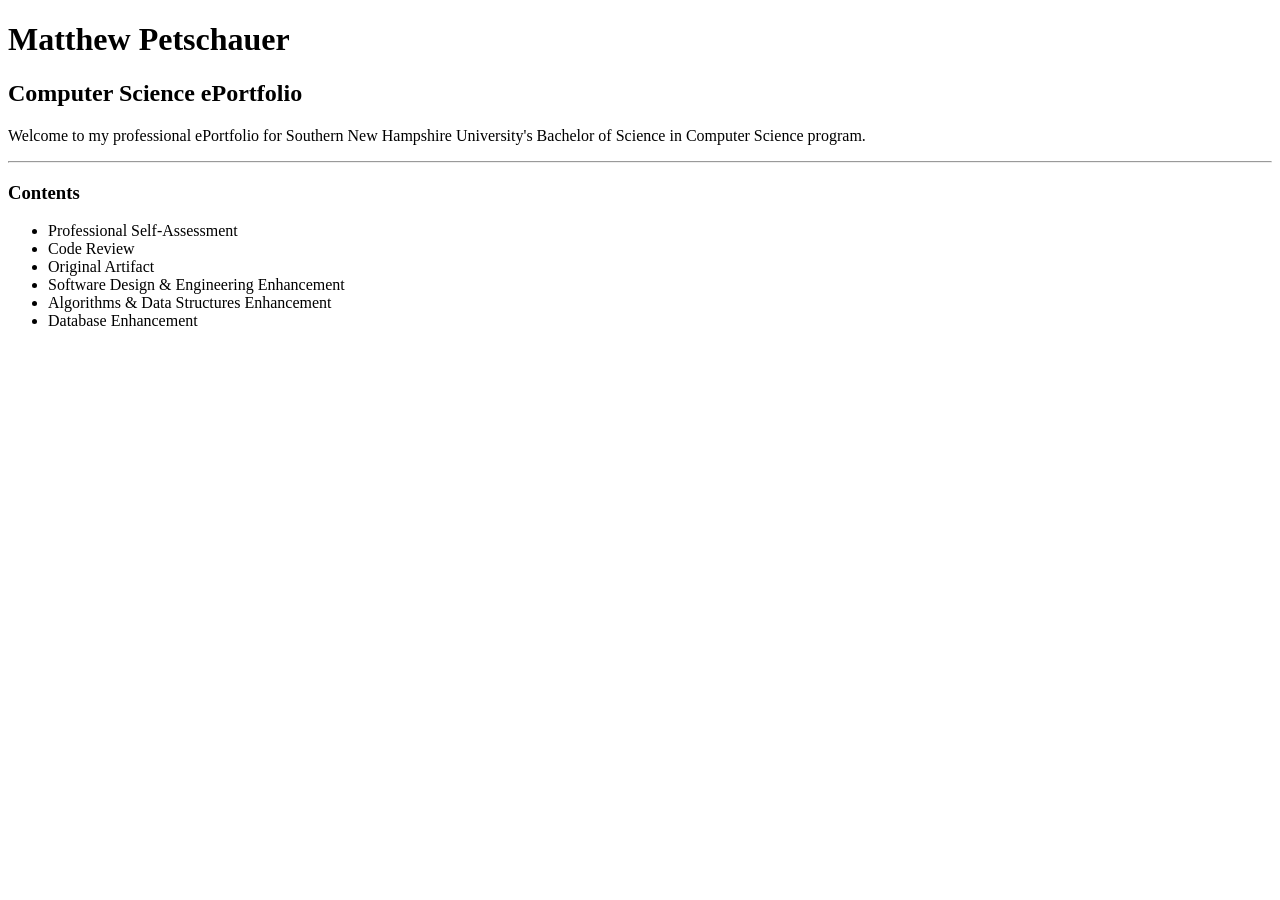
==== index.html @ 07810014 "Initial" ====
<!DOCTYPE html>
<html lang="en">
<head>
    <meta charset="UTF-8">
    <meta name="viewport" content="width=device-width, initial-scale=1.0">
    <title>Matthew Petschauer | Computer Science ePortfolio</title>
</head>
<body>

<h1>Matthew Petschauer</h1>

<h2>Computer Science ePortfolio</h2>

<p>
Welcome to my professional ePortfolio for Southern New Hampshire University's
Bachelor of Science in Computer Science program.
</p>

<hr>

<h3>Contents</h3>

<ul>
    <li>Professional Self-Assessment</li>
    <li>Code Review</li>
    <li>Original Artifact</li>
    <li>Software Design & Engineering Enhancement</li>
    <li>Algorithms & Data Structures Enhancement</li>
    <li>Database Enhancement</li>
</ul>

</body>
</html>
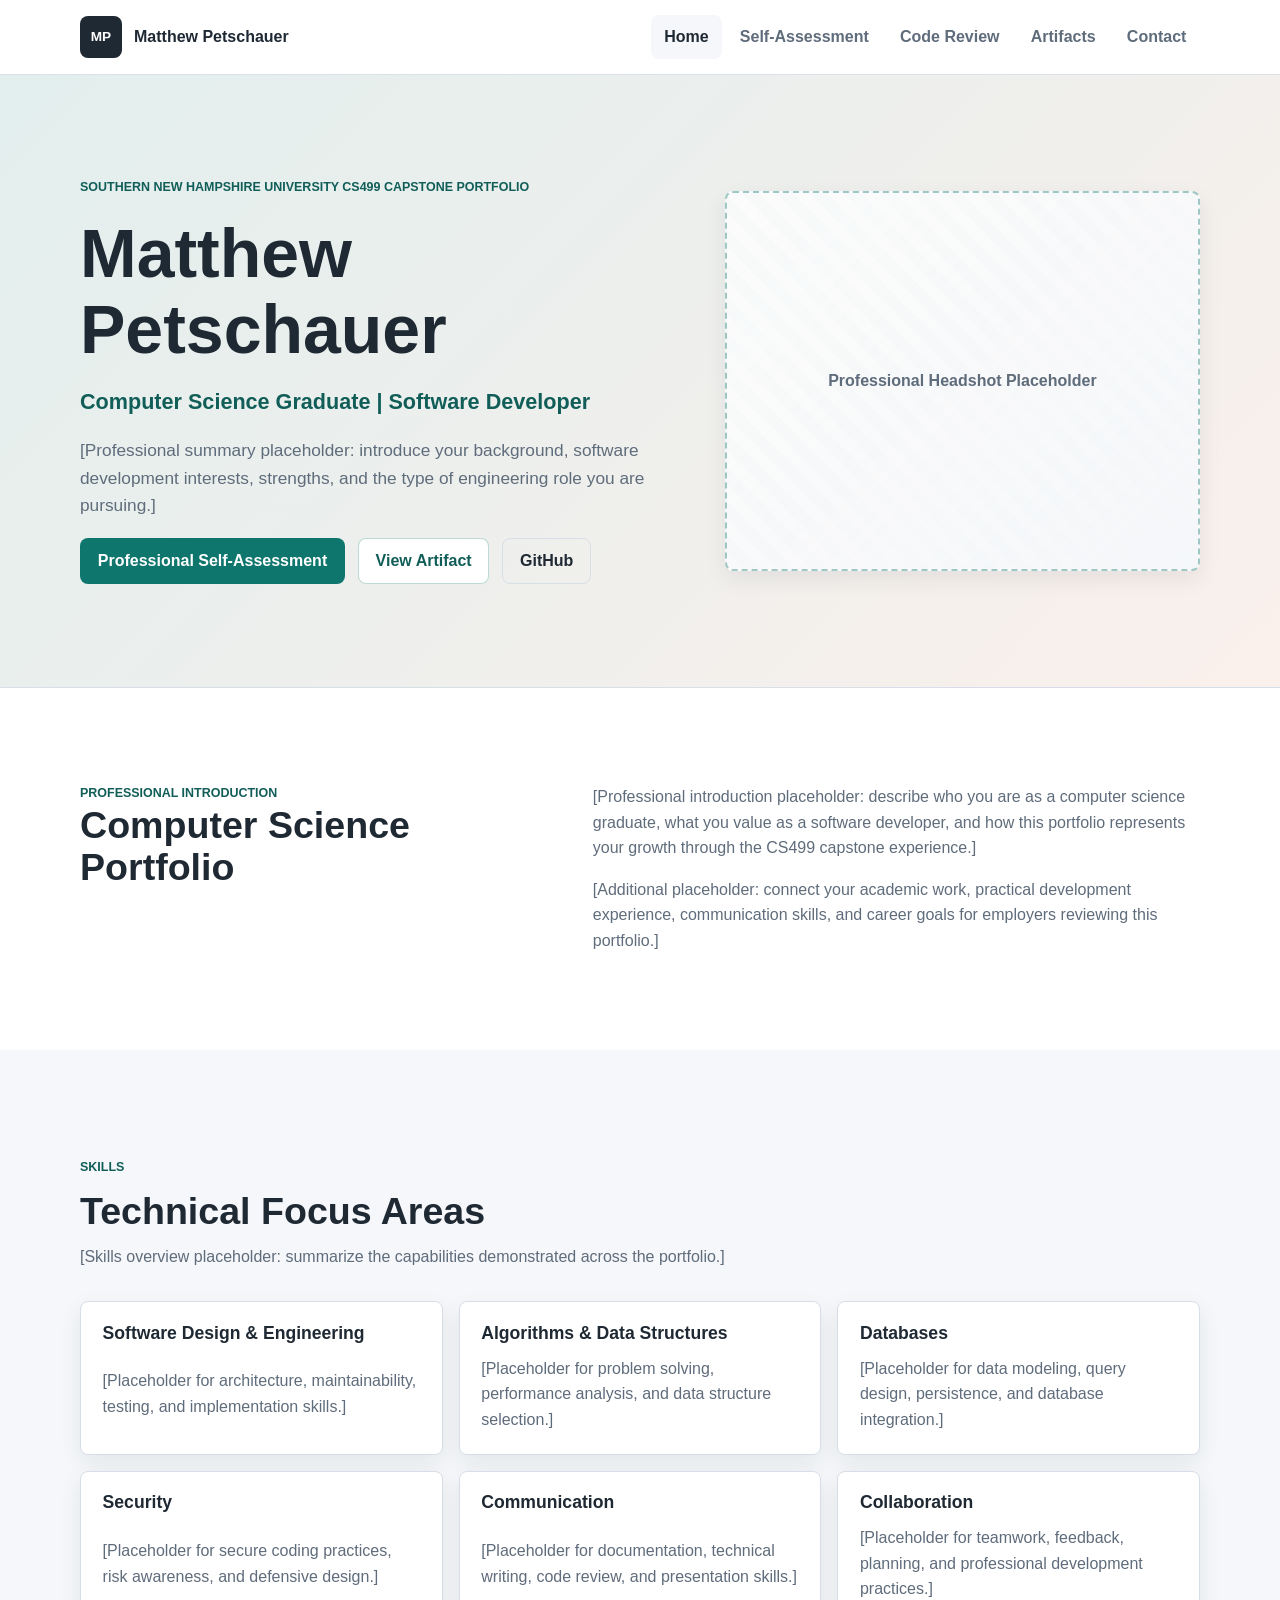
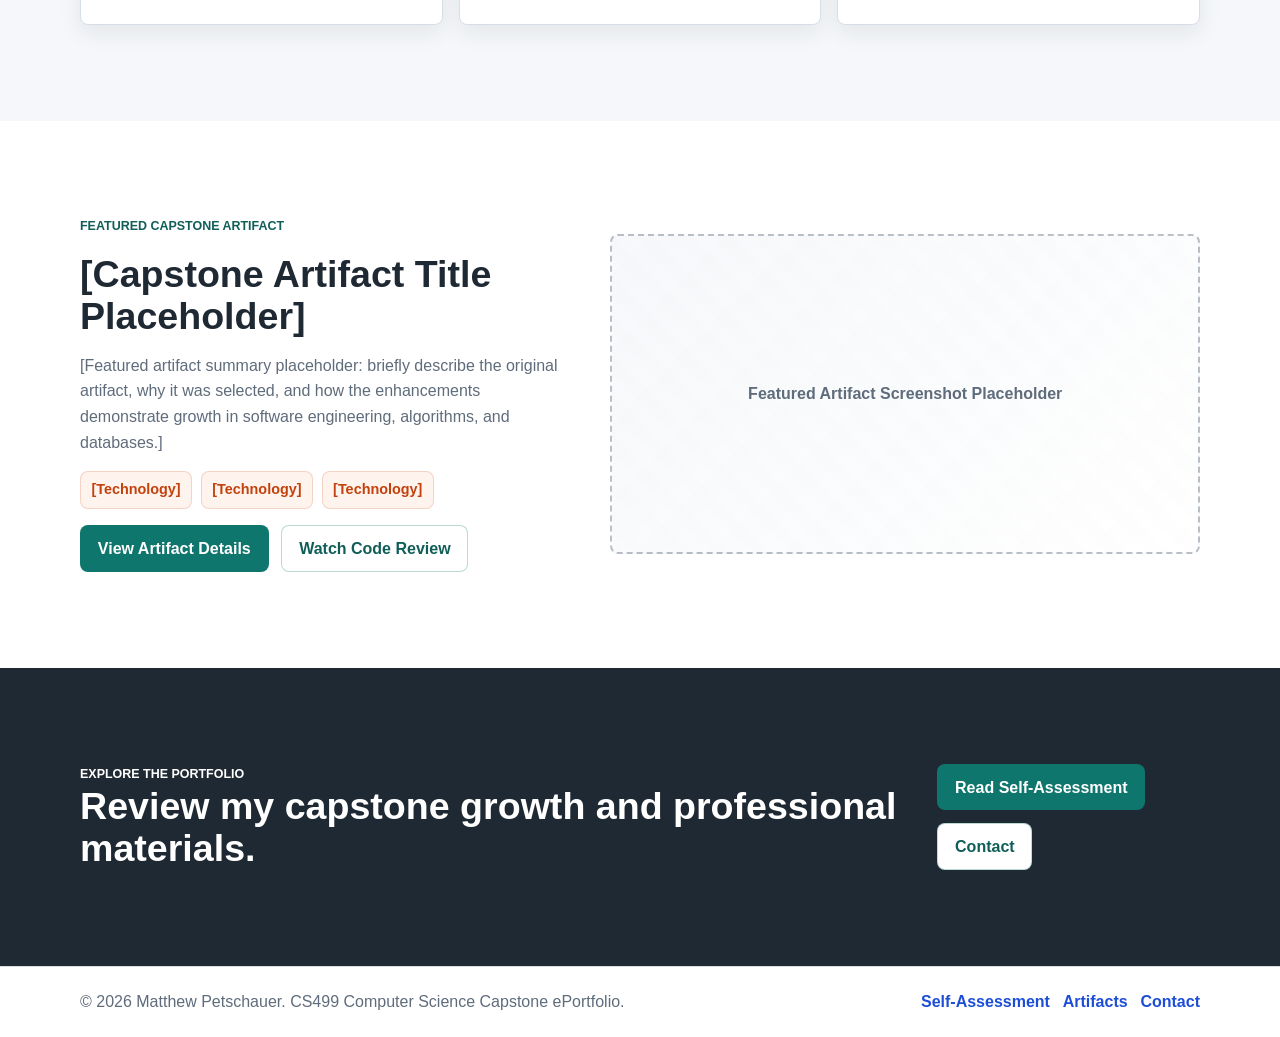
==== commit 04d62920: "Add full UI with placeholders" ====
--- a/index.html
+++ b/index.html
@@ -3,31 +3,182 @@
 <head>
     <meta charset="UTF-8">
     <meta name="viewport" content="width=device-width, initial-scale=1.0">
+    <meta name="description" content="Matthew Petschauer's Southern New Hampshire University CS499 Computer Science Capstone ePortfolio.">
     <title>Matthew Petschauer | Computer Science ePortfolio</title>
+    <link rel="stylesheet" href="styles.css">
 </head>
 <body>
+    <!-- Skip link improves keyboard navigation and accessibility. -->
+    <a class="skip-link" href="#main-content">Skip to main content</a>
 
-<h1>Matthew Petschauer</h1>
+    <!-- Site header with sticky responsive navigation. -->
+    <header class="site-header">
+        <nav class="navbar container" aria-label="Primary navigation">
+            <a class="brand" href="index.html" aria-label="Matthew Petschauer home">
+                <span class="brand-mark" aria-hidden="true">MP</span>
+                <span>Matthew Petschauer</span>
+            </a>
 
-<h2>Computer Science ePortfolio</h2>
+            <button class="nav-toggle" type="button" aria-expanded="false" aria-controls="primary-menu">
+                <span class="sr-only">Toggle navigation</span>
+                <span class="nav-toggle-line"></span>
+                <span class="nav-toggle-line"></span>
+                <span class="nav-toggle-line"></span>
+            </button>
 
-<p>
-Welcome to my professional ePortfolio for Southern New Hampshire University's
-Bachelor of Science in Computer Science program.
-</p>
+            <ul class="nav-menu" id="primary-menu">
+                <li><a href="index.html" aria-current="page">Home</a></li>
+                <li><a href="pages/self-assessment.html">Self-Assessment</a></li>
+                <li><a href="pages/code-review.html">Code Review</a></li>
+                <li><a href="pages/artifacts.html">Artifacts</a></li>
+                <li><a href="pages/contact.html">Contact</a></li>
+            </ul>
+        </nav>
+    </header>
 
-<hr>
+    <main id="main-content">
+        <!-- Hero section introduces the portfolio owner before the capstone artifact. -->
+        <section class="hero section">
+            <div class="hero-grid container">
+                <div class="hero-copy">
+                    <p class="eyebrow">Southern New Hampshire University CS499 Capstone Portfolio</p>
+                    <h1>Matthew Petschauer</h1>
+                    <p class="hero-title">Computer Science Graduate | Software Developer</p>
+                    <p class="hero-summary">
+                        [Professional summary placeholder: introduce your background, software development interests,
+                        strengths, and the type of engineering role you are pursuing.]
+                    </p>
+                    <div class="button-row" aria-label="Primary portfolio actions">
+                        <a class="button button-primary" href="pages/self-assessment.html">Professional Self-Assessment</a>
+                        <a class="button button-secondary" href="pages/artifacts.html">View Artifact</a>
+                        <a class="button button-ghost" href="#">GitHub</a>
+                    </div>
+                </div>
 
-<h3>Contents</h3>
+                <!-- Replace this placeholder with a professional headshot in assets/images. -->
+                <div class="headshot-card" aria-label="Professional headshot placeholder">
+                    <div class="headshot-placeholder">
+                        <span>Professional Headshot Placeholder</span>
+                    </div>
+                </div>
+            </div>
+        </section>
 
-<ul>
-    <li>Professional Self-Assessment</li>
-    <li>Code Review</li>
-    <li>Original Artifact</li>
-    <li>Software Design & Engineering Enhancement</li>
-    <li>Algorithms & Data Structures Enhancement</li>
-    <li>Database Enhancement</li>
-</ul>
+        <!-- Professional introduction explains the portfolio's career-focused purpose. -->
+        <section class="section">
+            <div class="container split-layout">
+                <div>
+                    <p class="eyebrow">Professional Introduction</p>
+                    <h2>Computer Science Portfolio</h2>
+                </div>
+                <div class="section-copy">
+                    <p>
+                        [Professional introduction placeholder: describe who you are as a computer science graduate,
+                        what you value as a software developer, and how this portfolio represents your growth through
+                        the CS499 capstone experience.]
+                    </p>
+                    <p>
+                        [Additional placeholder: connect your academic work, practical development experience,
+                        communication skills, and career goals for employers reviewing this portfolio.]
+                    </p>
+                </div>
+            </div>
+        </section>
 
+        <!-- Skills section presents employer-relevant technical and professional strengths. -->
+        <section class="section section-muted">
+            <div class="container">
+                <div class="section-heading">
+                    <p class="eyebrow">Skills</p>
+                    <h2>Technical Focus Areas</h2>
+                    <p>[Skills overview placeholder: summarize the capabilities demonstrated across the portfolio.]</p>
+                </div>
+
+                <div class="skill-grid">
+                    <article class="card">
+                        <h3>Software Design & Engineering</h3>
+                        <p>[Placeholder for architecture, maintainability, testing, and implementation skills.]</p>
+                    </article>
+                    <article class="card">
+                        <h3>Algorithms & Data Structures</h3>
+                        <p>[Placeholder for problem solving, performance analysis, and data structure selection.]</p>
+                    </article>
+                    <article class="card">
+                        <h3>Databases</h3>
+                        <p>[Placeholder for data modeling, query design, persistence, and database integration.]</p>
+                    </article>
+                    <article class="card">
+                        <h3>Security</h3>
+                        <p>[Placeholder for secure coding practices, risk awareness, and defensive design.]</p>
+                    </article>
+                    <article class="card">
+                        <h3>Communication</h3>
+                        <p>[Placeholder for documentation, technical writing, code review, and presentation skills.]</p>
+                    </article>
+                    <article class="card">
+                        <h3>Collaboration</h3>
+                        <p>[Placeholder for teamwork, feedback, planning, and professional development practices.]</p>
+                    </article>
+                </div>
+            </div>
+        </section>
+
+        <!-- Featured artifact section keeps the capstone project visible without making it the entire portfolio. -->
+        <section class="section">
+            <div class="container feature-panel">
+                <div class="feature-content">
+                    <p class="eyebrow">Featured Capstone Artifact</p>
+                    <h2>[Capstone Artifact Title Placeholder]</h2>
+                    <p>
+                        [Featured artifact summary placeholder: briefly describe the original artifact, why it was
+                        selected, and how the enhancements demonstrate growth in software engineering, algorithms,
+                        and databases.]
+                    </p>
+                    <div class="tag-list" aria-label="Artifact technology placeholders">
+                        <span>[Technology]</span>
+                        <span>[Technology]</span>
+                        <span>[Technology]</span>
+                    </div>
+                    <div class="button-row">
+                        <a class="button button-primary" href="pages/artifacts.html">View Artifact Details</a>
+                        <a class="button button-secondary" href="pages/code-review.html">Watch Code Review</a>
+                    </div>
+                </div>
+
+                <!-- Replace this block with a real artifact screenshot from assets/screenshots. -->
+                <div class="screenshot-placeholder" role="img" aria-label="Featured artifact screenshot placeholder">
+                    <span>Featured Artifact Screenshot Placeholder</span>
+                </div>
+            </div>
+        </section>
+
+        <!-- Call-to-action section directs reviewers to the strongest portfolio materials. -->
+        <section class="section section-cta">
+            <div class="container cta-panel">
+                <div>
+                    <p class="eyebrow">Explore the Portfolio</p>
+                    <h2>Review my capstone growth and professional materials.</h2>
+                </div>
+                <div class="button-row">
+                    <a class="button button-primary" href="pages/self-assessment.html">Read Self-Assessment</a>
+                    <a class="button button-secondary" href="pages/contact.html">Contact</a>
+                </div>
+            </div>
+        </section>
+    </main>
+
+    <!-- Footer repeats key navigation for convenience. -->
+    <footer class="site-footer">
+        <div class="container footer-grid">
+            <p>&copy; <span id="current-year"></span> Matthew Petschauer. CS499 Computer Science Capstone ePortfolio.</p>
+            <div class="footer-links" aria-label="Footer navigation">
+                <a href="pages/self-assessment.html">Self-Assessment</a>
+                <a href="pages/artifacts.html">Artifacts</a>
+                <a href="pages/contact.html">Contact</a>
+            </div>
+        </div>
+    </footer>
+
+    <script src="script.js"></script>
 </body>
-</html>+</html>
--- a/styles.css
+++ b/styles.css
@@ -0,0 +1,738 @@
+/* ==========================================================================
+   CS499 ePortfolio Stylesheet
+   Static CSS for a GitHub Pages-ready portfolio using no frameworks.
+   ========================================================================== */
+
+/* Design tokens keep spacing, color, and shadows consistent across pages. */
+:root {
+    --color-ink: #1f2933;
+    --color-muted: #5f6c7b;
+    --color-surface: #ffffff;
+    --color-surface-alt: #f5f7fa;
+    --color-border: #d8dee8;
+    --color-primary: #0f766e;
+    --color-primary-dark: #115e59;
+    --color-accent: #c2410c;
+    --color-accent-soft: #fff3ed;
+    --color-link: #1d4ed8;
+    --shadow-sm: 0 8px 22px rgba(31, 41, 51, 0.08);
+    --shadow-md: 0 18px 44px rgba(31, 41, 51, 0.12);
+    --radius: 8px;
+    --container: 1120px;
+    --section-space: clamp(3.5rem, 8vw, 6rem);
+}
+
+/* Base reset creates predictable sizing and smooth in-page navigation. */
+* {
+    box-sizing: border-box;
+}
+
+html {
+    scroll-behavior: smooth;
+}
+
+body {
+    margin: 0;
+    background: var(--color-surface);
+    color: var(--color-ink);
+    font-family: "Segoe UI", Roboto, Helvetica, Arial, sans-serif;
+    font-size: 1rem;
+    line-height: 1.6;
+}
+
+img,
+svg,
+video {
+    display: block;
+    max-width: 100%;
+}
+
+a {
+    color: inherit;
+    text-decoration: none;
+}
+
+p {
+    margin: 0;
+    color: var(--color-muted);
+}
+
+h1,
+h2,
+h3 {
+    margin: 0;
+    color: var(--color-ink);
+    line-height: 1.12;
+    letter-spacing: 0;
+}
+
+h1 {
+    font-size: 4.25rem;
+}
+
+h2 {
+    font-size: 2.35rem;
+}
+
+h3 {
+    font-size: 1.1rem;
+}
+
+ul {
+    margin: 0;
+    padding: 0;
+}
+
+/* Accessibility helpers keep keyboard and screen reader users supported. */
+.skip-link {
+    position: absolute;
+    left: 1rem;
+    top: -4rem;
+    z-index: 1000;
+    border-radius: var(--radius);
+    background: var(--color-ink);
+    color: var(--color-surface);
+    padding: 0.75rem 1rem;
+    transition: top 160ms ease;
+}
+
+.skip-link:focus {
+    top: 1rem;
+}
+
+.sr-only {
+    position: absolute;
+    width: 1px;
+    height: 1px;
+    margin: -1px;
+    overflow: hidden;
+    clip: rect(0, 0, 0, 0);
+    white-space: nowrap;
+    border: 0;
+}
+
+/* Layout utilities provide reusable page structure. */
+.container {
+    width: min(100% - 2rem, var(--container));
+    margin-inline: auto;
+}
+
+.narrow {
+    max-width: 780px;
+}
+
+.section {
+    padding-block: var(--section-space);
+}
+
+.section-muted {
+    background: var(--color-surface-alt);
+}
+
+.section-heading {
+    max-width: 720px;
+    margin-bottom: 2rem;
+}
+
+.section-heading h2,
+.section-heading p {
+    margin-top: 0.75rem;
+}
+
+.section-copy {
+    display: grid;
+    gap: 1rem;
+}
+
+.split-layout {
+    display: grid;
+    grid-template-columns: minmax(0, 0.85fr) minmax(0, 1.15fr);
+    gap: clamp(2rem, 6vw, 4rem);
+    align-items: start;
+}
+
+.two-column {
+    display: grid;
+    grid-template-columns: repeat(2, minmax(0, 1fr));
+    gap: 1.5rem;
+}
+
+.content-stack {
+    display: grid;
+    gap: 1.25rem;
+}
+
+/* Header and navigation are sticky, responsive, and GitHub Pages friendly. */
+.site-header {
+    position: sticky;
+    top: 0;
+    z-index: 100;
+    border-bottom: 1px solid rgba(216, 222, 232, 0.9);
+    background: rgba(255, 255, 255, 0.94);
+    backdrop-filter: blur(16px);
+}
+
+.navbar {
+    display: flex;
+    min-height: 74px;
+    align-items: center;
+    justify-content: space-between;
+    gap: 1rem;
+}
+
+.brand {
+    display: inline-flex;
+    align-items: center;
+    gap: 0.75rem;
+    font-weight: 700;
+}
+
+.brand-mark {
+    display: grid;
+    width: 42px;
+    height: 42px;
+    place-items: center;
+    border-radius: var(--radius);
+    background: var(--color-ink);
+    color: var(--color-surface);
+    font-size: 0.85rem;
+    letter-spacing: 0;
+}
+
+.nav-menu {
+    display: flex;
+    align-items: center;
+    gap: 0.25rem;
+    list-style: none;
+}
+
+.nav-menu a {
+    display: inline-flex;
+    min-height: 42px;
+    align-items: center;
+    border-radius: var(--radius);
+    color: var(--color-muted);
+    font-weight: 600;
+    padding: 0.55rem 0.85rem;
+    transition: background 160ms ease, color 160ms ease;
+}
+
+.nav-menu a:hover,
+.nav-menu a:focus-visible,
+.nav-menu a[aria-current="page"] {
+    background: var(--color-surface-alt);
+    color: var(--color-ink);
+}
+
+.nav-toggle {
+    display: none;
+    width: 44px;
+    height: 44px;
+    align-items: center;
+    justify-content: center;
+    border: 1px solid var(--color-border);
+    border-radius: var(--radius);
+    background: var(--color-surface);
+    cursor: pointer;
+}
+
+.nav-toggle-line {
+    position: absolute;
+    width: 20px;
+    height: 2px;
+    border-radius: 2px;
+    background: var(--color-ink);
+    transition: transform 160ms ease, opacity 160ms ease;
+}
+
+.nav-toggle-line:nth-of-type(2) {
+    transform: translateY(-6px);
+}
+
+.nav-toggle-line:nth-of-type(4) {
+    transform: translateY(6px);
+}
+
+.nav-toggle[aria-expanded="true"] .nav-toggle-line:nth-of-type(2) {
+    transform: rotate(45deg);
+}
+
+.nav-toggle[aria-expanded="true"] .nav-toggle-line:nth-of-type(3) {
+    opacity: 0;
+}
+
+.nav-toggle[aria-expanded="true"] .nav-toggle-line:nth-of-type(4) {
+    transform: rotate(-45deg);
+}
+
+/* Hero section leads with the person and keeps the capstone as supporting context. */
+.hero {
+    overflow: hidden;
+    border-bottom: 1px solid var(--color-border);
+    background:
+        linear-gradient(135deg, rgba(15, 118, 110, 0.12), rgba(194, 65, 12, 0.08)),
+        var(--color-surface);
+}
+
+.hero-grid {
+    display: grid;
+    grid-template-columns: minmax(0, 1.1fr) minmax(280px, 0.9fr);
+    gap: clamp(2rem, 5vw, 4rem);
+    align-items: center;
+}
+
+.hero-copy {
+    display: grid;
+    gap: 1.1rem;
+}
+
+.hero-title {
+    color: var(--color-primary-dark);
+    font-size: 1.35rem;
+    font-weight: 700;
+}
+
+.hero-summary {
+    max-width: 680px;
+    font-size: 1.08rem;
+}
+
+.headshot-card {
+    display: grid;
+    min-height: 420px;
+    align-items: center;
+}
+
+.headshot-placeholder {
+    display: grid;
+    min-height: 380px;
+    place-items: center;
+    border: 2px dashed rgba(15, 118, 110, 0.38);
+    border-radius: var(--radius);
+    background:
+        linear-gradient(135deg, rgba(255, 255, 255, 0.78), rgba(245, 247, 250, 0.94)),
+        repeating-linear-gradient(45deg, transparent 0 12px, rgba(15, 118, 110, 0.07) 12px 24px);
+    box-shadow: var(--shadow-sm);
+    color: var(--color-muted);
+    font-weight: 700;
+    padding: 1.5rem;
+    text-align: center;
+}
+
+/* Buttons use clear visual hierarchy for primary and secondary actions. */
+.button-row {
+    display: flex;
+    flex-wrap: wrap;
+    gap: 0.8rem;
+    align-items: center;
+}
+
+.button {
+    display: inline-flex;
+    min-height: 44px;
+    align-items: center;
+    justify-content: center;
+    border: 1px solid transparent;
+    border-radius: var(--radius);
+    cursor: pointer;
+    font: inherit;
+    font-weight: 700;
+    line-height: 1.2;
+    padding: 0.8rem 1.05rem;
+    text-align: center;
+    transition: transform 160ms ease, box-shadow 160ms ease, background 160ms ease, color 160ms ease, border-color 160ms ease;
+}
+
+.button:hover,
+.button:focus-visible {
+    transform: translateY(-2px);
+    box-shadow: var(--shadow-sm);
+}
+
+.button-primary {
+    background: var(--color-primary);
+    color: var(--color-surface);
+}
+
+.button-primary:hover,
+.button-primary:focus-visible {
+    background: var(--color-primary-dark);
+}
+
+.button-secondary {
+    border-color: rgba(15, 118, 110, 0.28);
+    background: var(--color-surface);
+    color: var(--color-primary-dark);
+}
+
+.button-ghost {
+    border-color: var(--color-border);
+    background: transparent;
+    color: var(--color-ink);
+}
+
+.button-disabled,
+.button-disabled:hover,
+.button-disabled:focus-visible {
+    cursor: not-allowed;
+    opacity: 0.72;
+    pointer-events: none;
+    transform: none;
+    box-shadow: none;
+}
+
+/* Cards are used for repeated content blocks and artifact summaries. */
+.skill-grid,
+.contact-grid {
+    display: grid;
+    grid-template-columns: repeat(3, minmax(0, 1fr));
+    gap: 1rem;
+}
+
+.card,
+.artifact-card,
+.reflection-block {
+    border: 1px solid var(--color-border);
+    border-radius: var(--radius);
+    background: var(--color-surface);
+    box-shadow: var(--shadow-sm);
+}
+
+.card {
+    display: grid;
+    gap: 0.75rem;
+    padding: 1.35rem;
+    transition: transform 160ms ease, box-shadow 160ms ease, border-color 160ms ease;
+}
+
+.card:hover {
+    transform: translateY(-3px);
+    border-color: rgba(15, 118, 110, 0.35);
+    box-shadow: var(--shadow-md);
+}
+
+.card-large {
+    align-content: start;
+    padding: 1.6rem;
+}
+
+/* Feature and call-to-action sections give reviewers clear next steps. */
+.feature-panel {
+    display: grid;
+    grid-template-columns: minmax(0, 0.9fr) minmax(280px, 1.1fr);
+    gap: clamp(1.5rem, 4vw, 3rem);
+    align-items: center;
+}
+
+.feature-content {
+    display: grid;
+    gap: 1rem;
+}
+
+.tag-list {
+    display: flex;
+    flex-wrap: wrap;
+    gap: 0.55rem;
+}
+
+.tag-list span {
+    border: 1px solid rgba(194, 65, 12, 0.18);
+    border-radius: var(--radius);
+    background: var(--color-accent-soft);
+    color: var(--color-accent);
+    font-size: 0.9rem;
+    font-weight: 700;
+    padding: 0.4rem 0.65rem;
+}
+
+.screenshot-placeholder,
+.video-placeholder {
+    display: grid;
+    place-items: center;
+    border: 2px dashed rgba(95, 108, 123, 0.42);
+    border-radius: var(--radius);
+    background:
+        linear-gradient(135deg, rgba(245, 247, 250, 0.9), rgba(255, 255, 255, 0.95)),
+        repeating-linear-gradient(45deg, transparent 0 14px, rgba(31, 41, 51, 0.05) 14px 28px);
+    color: var(--color-muted);
+    font-weight: 700;
+    min-height: 320px;
+    padding: 1.5rem;
+    text-align: center;
+}
+
+.video-placeholder {
+    aspect-ratio: 16 / 9;
+    min-height: 280px;
+}
+
+.section-cta {
+    background: var(--color-ink);
+    color: var(--color-surface);
+}
+
+.section-cta h2,
+.section-cta .eyebrow {
+    color: var(--color-surface);
+}
+
+.section-cta p {
+    color: rgba(255, 255, 255, 0.78);
+}
+
+.cta-panel {
+    display: flex;
+    align-items: center;
+    justify-content: space-between;
+    gap: 1.5rem;
+}
+
+/* Page-specific blocks style reflections, lists, artifacts, and contacts. */
+.page-hero {
+    border-bottom: 1px solid var(--color-border);
+    background: var(--color-surface-alt);
+}
+
+.page-hero .narrow {
+    display: grid;
+    gap: 1rem;
+}
+
+.eyebrow {
+    color: var(--color-primary-dark);
+    font-size: 0.78rem;
+    font-weight: 800;
+    letter-spacing: 0;
+    text-transform: uppercase;
+}
+
+.reflection-block {
+    display: grid;
+    gap: 0.65rem;
+    padding: 1.5rem;
+}
+
+.check-list {
+    display: grid;
+    gap: 0.7rem;
+    list-style: none;
+}
+
+.check-list li {
+    position: relative;
+    padding-left: 1.4rem;
+    color: var(--color-muted);
+}
+
+.check-list li::before {
+    position: absolute;
+    left: 0;
+    top: 0.38rem;
+    width: 0.45rem;
+    height: 0.75rem;
+    border-bottom: 2px solid var(--color-primary);
+    border-right: 2px solid var(--color-primary);
+    content: "";
+    transform: rotate(45deg);
+}
+
+.artifact-grid {
+    display: grid;
+    gap: 1.4rem;
+}
+
+.artifact-card {
+    display: grid;
+    grid-template-columns: minmax(240px, 0.9fr) minmax(0, 1.1fr);
+    gap: 1.5rem;
+    overflow: hidden;
+    padding: 1rem;
+    transition: transform 160ms ease, box-shadow 160ms ease, border-color 160ms ease;
+}
+
+.artifact-card:hover {
+    transform: translateY(-3px);
+    border-color: rgba(15, 118, 110, 0.35);
+    box-shadow: var(--shadow-md);
+}
+
+.artifact-card .screenshot-placeholder {
+    min-height: 260px;
+}
+
+.artifact-content {
+    display: grid;
+    align-content: center;
+    gap: 0.9rem;
+    padding: 0.5rem;
+}
+
+.artifact-content strong {
+    color: var(--color-ink);
+}
+
+.contact-card {
+    align-content: start;
+}
+
+.contact-card p {
+    overflow-wrap: anywhere;
+}
+
+/* Footer keeps secondary navigation available at the bottom of every page. */
+.site-footer {
+    border-top: 1px solid var(--color-border);
+    background: var(--color-surface);
+    padding-block: 1.4rem;
+}
+
+.footer-grid {
+    display: flex;
+    align-items: center;
+    justify-content: space-between;
+    gap: 1rem;
+}
+
+.footer-links {
+    display: flex;
+    flex-wrap: wrap;
+    gap: 0.8rem;
+}
+
+.footer-links a {
+    color: var(--color-link);
+    font-weight: 700;
+}
+
+.footer-links a:hover,
+.footer-links a:focus-visible {
+    text-decoration: underline;
+}
+
+/* Responsive rules keep layout readable on tablets and phones. */
+@media (max-width: 900px) {
+    h1 {
+        font-size: 3.25rem;
+    }
+
+    h2 {
+        font-size: 2rem;
+    }
+
+    .hero-grid,
+    .split-layout,
+    .feature-panel,
+    .two-column,
+    .artifact-card {
+        grid-template-columns: 1fr;
+    }
+
+    .skill-grid,
+    .contact-grid {
+        grid-template-columns: repeat(2, minmax(0, 1fr));
+    }
+
+    .headshot-card {
+        min-height: auto;
+    }
+
+    .headshot-placeholder {
+        min-height: 300px;
+    }
+}
+
+@media (max-width: 760px) {
+    body.nav-open {
+        overflow: hidden;
+    }
+
+    .navbar {
+        min-height: 66px;
+    }
+
+    .nav-toggle {
+        position: relative;
+        display: inline-flex;
+    }
+
+    .nav-menu {
+        position: fixed;
+        inset: 66px 0 auto 0;
+        display: grid;
+        gap: 0.25rem;
+        border-bottom: 1px solid var(--color-border);
+        background: var(--color-surface);
+        box-shadow: var(--shadow-sm);
+        padding: 0.75rem 1rem 1rem;
+        transform: translateY(-120%);
+        transition: transform 180ms ease;
+    }
+
+    .nav-menu.is-open {
+        transform: translateY(0);
+    }
+
+    .nav-menu a {
+        width: 100%;
+        justify-content: center;
+    }
+
+    .cta-panel,
+    .footer-grid {
+        align-items: flex-start;
+        flex-direction: column;
+    }
+
+    .button-row {
+        width: 100%;
+    }
+
+    .button-row .button,
+    .cta-panel > .button {
+        width: 100%;
+    }
+}
+
+@media (max-width: 560px) {
+    h1 {
+        font-size: 2.45rem;
+    }
+
+    h2 {
+        font-size: 1.75rem;
+    }
+
+    .hero-title {
+        font-size: 1.15rem;
+    }
+
+    .container {
+        width: min(100% - 1.25rem, var(--container));
+    }
+
+    .skill-grid,
+    .contact-grid {
+        grid-template-columns: 1fr;
+    }
+
+    .brand span:last-child {
+        max-width: 190px;
+        overflow: hidden;
+        text-overflow: ellipsis;
+        white-space: nowrap;
+    }
+
+    .card,
+    .reflection-block {
+        padding: 1.1rem;
+    }
+
+    .artifact-card {
+        padding: 0.75rem;
+    }
+
+    .screenshot-placeholder,
+    .video-placeholder {
+        min-height: 230px;
+    }
+}
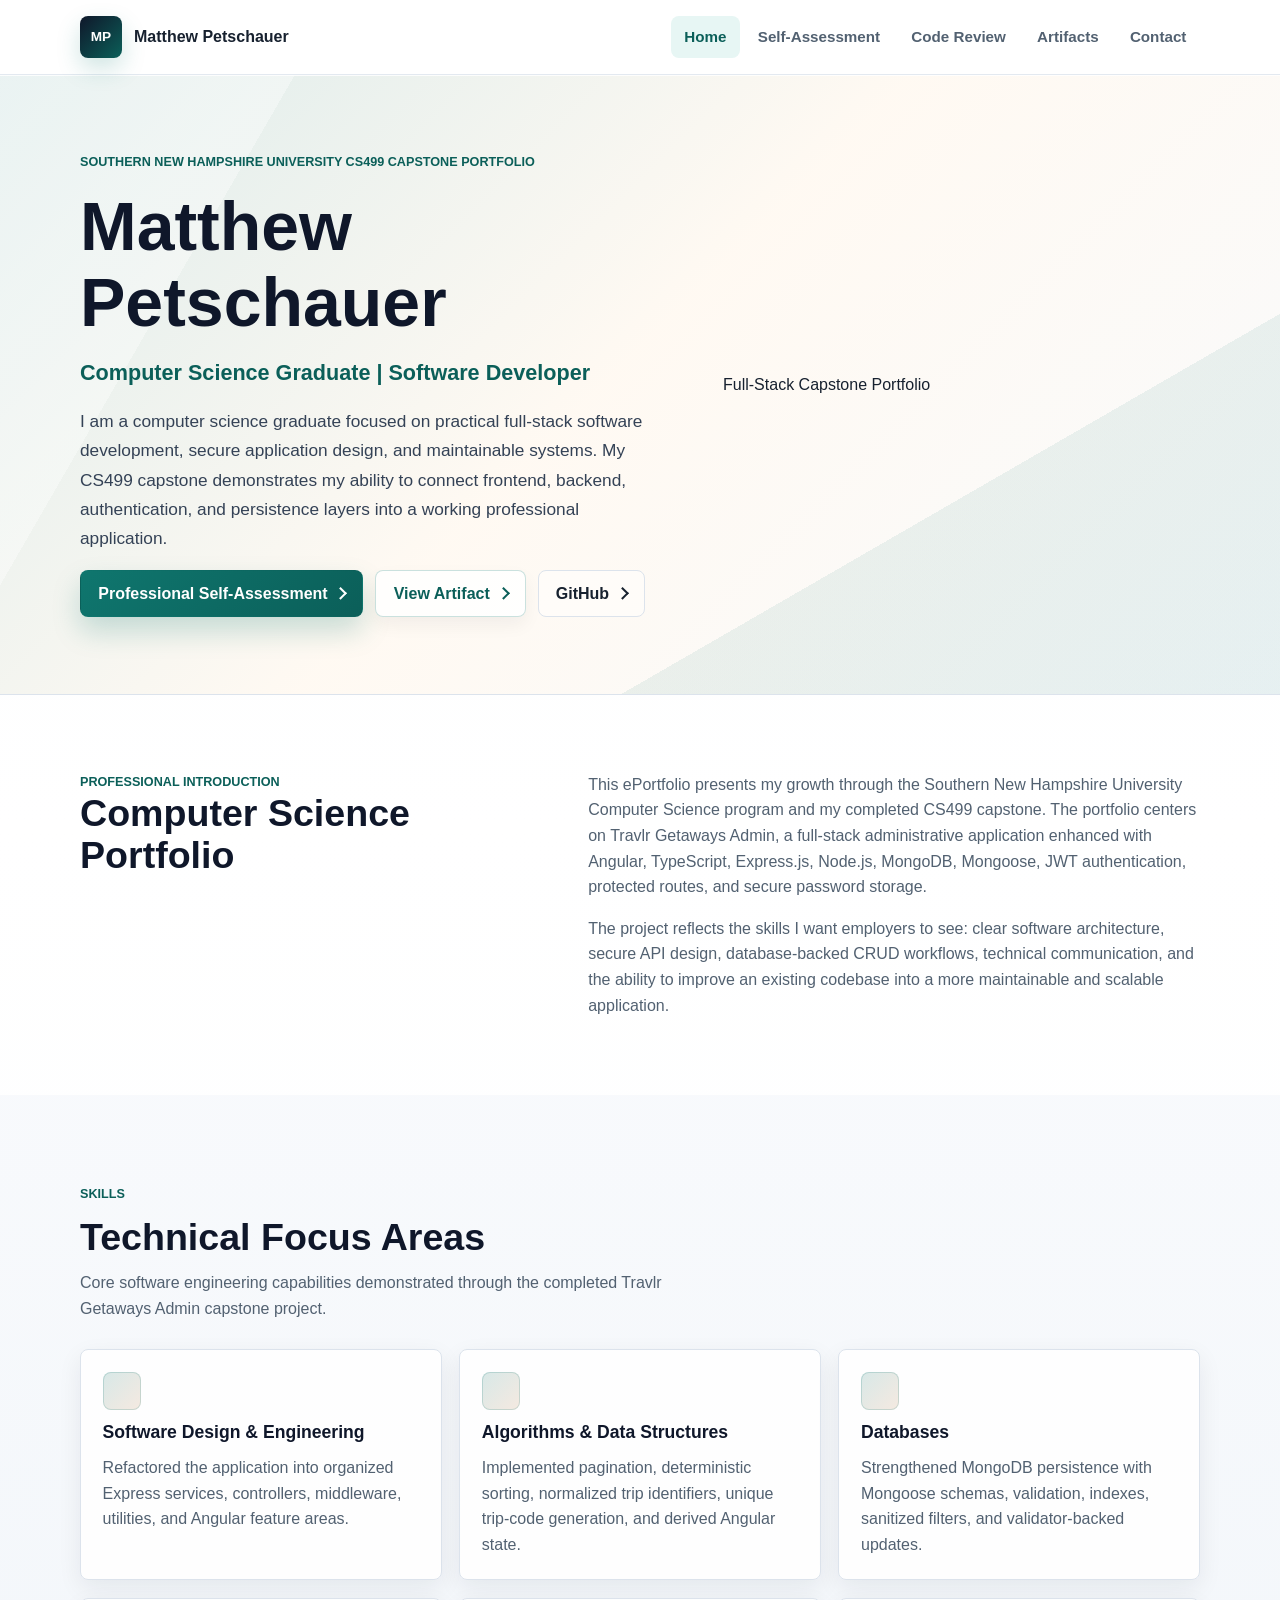
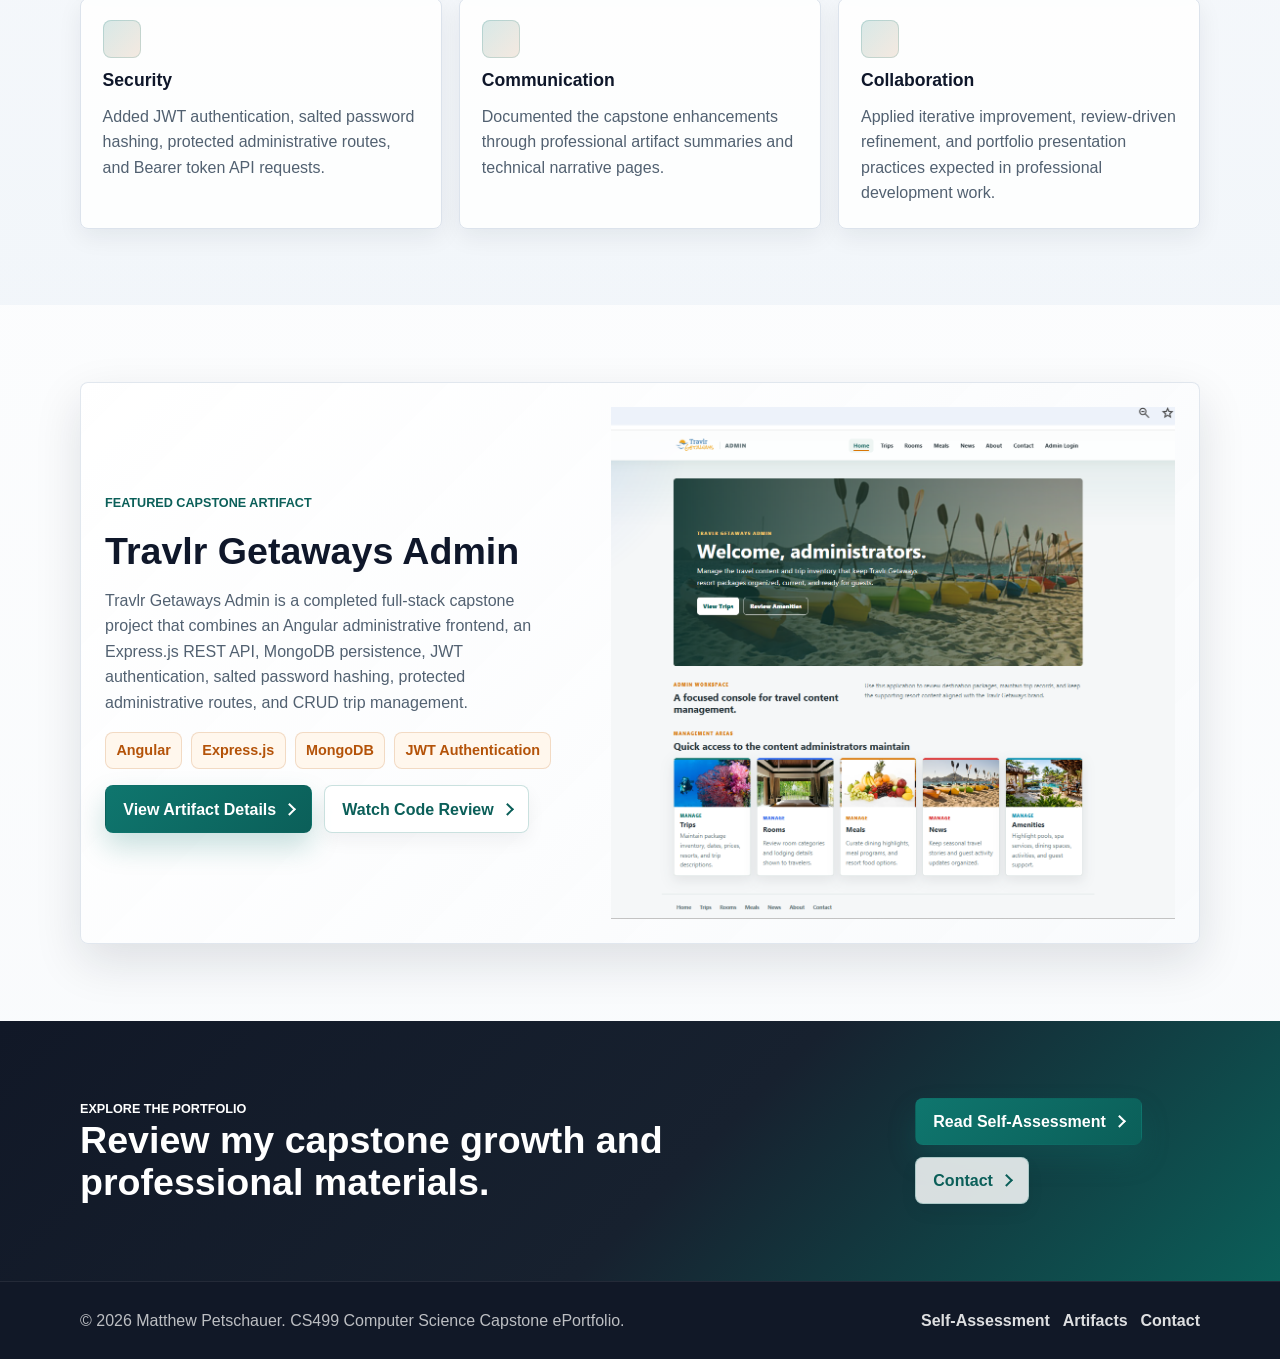
==== commit ce2c3534: "Massive changes" ====
--- a/index.html
+++ b/index.html
@@ -45,20 +45,22 @@
                     <h1>Matthew Petschauer</h1>
                     <p class="hero-title">Computer Science Graduate | Software Developer</p>
                     <p class="hero-summary">
-                        [Professional summary placeholder: introduce your background, software development interests,
-                        strengths, and the type of engineering role you are pursuing.]
+                        I am a computer science graduate focused on practical full-stack software development,
+                        secure application design, and maintainable systems. My CS499 capstone demonstrates my
+                        ability to connect frontend, backend, authentication, and persistence layers into a working
+                        professional application.
                     </p>
                     <div class="button-row" aria-label="Primary portfolio actions">
                         <a class="button button-primary" href="pages/self-assessment.html">Professional Self-Assessment</a>
                         <a class="button button-secondary" href="pages/artifacts.html">View Artifact</a>
-                        <a class="button button-ghost" href="#">GitHub</a>
+                        <a class="button button-ghost button-external" href="https://github.com/mpetschauerIndium/Travlr_School">GitHub</a>
                     </div>
                 </div>
 
-                <!-- Replace this placeholder with a professional headshot in assets/images. -->
-                <div class="headshot-card" aria-label="Professional headshot placeholder">
-                    <div class="headshot-placeholder">
-                        <span>Professional Headshot Placeholder</span>
+                <!-- Professional identity panel keeps the hero complete until a headshot is added. -->
+                <div class="headshot-card" aria-label="Professional profile summary">
+                    <div class="headshot-frame">
+                        <span>Full-Stack Capstone Portfolio</span>
                     </div>
                 </div>
             </div>
@@ -73,13 +75,15 @@
                 </div>
                 <div class="section-copy">
                     <p>
-                        [Professional introduction placeholder: describe who you are as a computer science graduate,
-                        what you value as a software developer, and how this portfolio represents your growth through
-                        the CS499 capstone experience.]
+                        This ePortfolio presents my growth through the Southern New Hampshire University Computer
+                        Science program and my completed CS499 capstone. The portfolio centers on Travlr Getaways
+                        Admin, a full-stack administrative application enhanced with Angular, TypeScript, Express.js,
+                        Node.js, MongoDB, Mongoose, JWT authentication, protected routes, and secure password storage.
                     </p>
                     <p>
-                        [Additional placeholder: connect your academic work, practical development experience,
-                        communication skills, and career goals for employers reviewing this portfolio.]
+                        The project reflects the skills I want employers to see: clear software architecture,
+                        secure API design, database-backed CRUD workflows, technical communication, and the ability
+                        to improve an existing codebase into a more maintainable and scalable application.
                     </p>
                 </div>
             </div>
@@ -91,33 +95,33 @@
                 <div class="section-heading">
                     <p class="eyebrow">Skills</p>
                     <h2>Technical Focus Areas</h2>
-                    <p>[Skills overview placeholder: summarize the capabilities demonstrated across the portfolio.]</p>
+                    <p>Core software engineering capabilities demonstrated through the completed Travlr Getaways Admin capstone project.</p>
                 </div>
 
                 <div class="skill-grid">
-                    <article class="card">
+                    <article class="card skill-card">
                         <h3>Software Design & Engineering</h3>
-                        <p>[Placeholder for architecture, maintainability, testing, and implementation skills.]</p>
+                        <p>Refactored the application into organized Express services, controllers, middleware, utilities, and Angular feature areas.</p>
                     </article>
-                    <article class="card">
+                    <article class="card skill-card">
                         <h3>Algorithms & Data Structures</h3>
-                        <p>[Placeholder for problem solving, performance analysis, and data structure selection.]</p>
+                        <p>Implemented pagination, deterministic sorting, normalized trip identifiers, unique trip-code generation, and derived Angular state.</p>
                     </article>
-                    <article class="card">
+                    <article class="card skill-card">
                         <h3>Databases</h3>
-                        <p>[Placeholder for data modeling, query design, persistence, and database integration.]</p>
+                        <p>Strengthened MongoDB persistence with Mongoose schemas, validation, indexes, sanitized filters, and validator-backed updates.</p>
                     </article>
-                    <article class="card">
+                    <article class="card skill-card">
                         <h3>Security</h3>
-                        <p>[Placeholder for secure coding practices, risk awareness, and defensive design.]</p>
+                        <p>Added JWT authentication, salted password hashing, protected administrative routes, and Bearer token API requests.</p>
                     </article>
-                    <article class="card">
+                    <article class="card skill-card">
                         <h3>Communication</h3>
-                        <p>[Placeholder for documentation, technical writing, code review, and presentation skills.]</p>
+                        <p>Documented the capstone enhancements through professional artifact summaries and technical narrative pages.</p>
                     </article>
-                    <article class="card">
+                    <article class="card skill-card">
                         <h3>Collaboration</h3>
-                        <p>[Placeholder for teamwork, feedback, planning, and professional development practices.]</p>
+                        <p>Applied iterative improvement, review-driven refinement, and portfolio presentation practices expected in professional development work.</p>
                     </article>
                 </div>
             </div>
@@ -128,16 +132,17 @@
             <div class="container feature-panel">
                 <div class="feature-content">
                     <p class="eyebrow">Featured Capstone Artifact</p>
-                    <h2>[Capstone Artifact Title Placeholder]</h2>
+                    <h2>Travlr Getaways Admin</h2>
                     <p>
-                        [Featured artifact summary placeholder: briefly describe the original artifact, why it was
-                        selected, and how the enhancements demonstrate growth in software engineering, algorithms,
-                        and databases.]
+                        Travlr Getaways Admin is a completed full-stack capstone project that combines an Angular administrative frontend,
+                        an Express.js REST API, MongoDB persistence, JWT authentication, salted password hashing, protected administrative
+                        routes, and CRUD trip management.
                     </p>
-                    <div class="tag-list" aria-label="Artifact technology placeholders">
-                        <span>[Technology]</span>
-                        <span>[Technology]</span>
-                        <span>[Technology]</span>
+                    <div class="tag-list" aria-label="Travlr capstone technologies">
+                        <span>Angular</span>
+                        <span>Express.js</span>
+                        <span>MongoDB</span>
+                        <span>JWT Authentication</span>
                     </div>
                     <div class="button-row">
                         <a class="button button-primary" href="pages/artifacts.html">View Artifact Details</a>
@@ -145,9 +150,9 @@
                     </div>
                 </div>
 
-                <!-- Replace this block with a real artifact screenshot from assets/screenshots. -->
-                <div class="screenshot-placeholder" role="img" aria-label="Featured artifact screenshot placeholder">
-                    <span>Featured Artifact Screenshot Placeholder</span>
+                <!-- Featured screenshot from the completed administrative application. -->
+                <div class="media-frame" role="img" aria-label="Travlr Getaways Admin dashboard screenshot">
+                    <img src="assets/screenshots/travlr-admin-dashboard.png" alt="Travlr Getaways Admin dashboard after login">
                 </div>
             </div>
         </section>
--- a/styles.css
+++ b/styles.css
@@ -5,21 +5,25 @@
 
 /* Design tokens keep spacing, color, and shadows consistent across pages. */
 :root {
-    --color-ink: #1f2933;
-    --color-muted: #5f6c7b;
+    --color-ink: #17212f;
+    --color-heading: #0f172a;
+    --color-muted: #526171;
     --color-surface: #ffffff;
-    --color-surface-alt: #f5f7fa;
-    --color-border: #d8dee8;
+    --color-surface-alt: #f7f9fc;
+    --color-surface-glass: rgba(255, 255, 255, 0.82);
+    --color-border: #dce3ec;
     --color-primary: #0f766e;
-    --color-primary-dark: #115e59;
-    --color-accent: #c2410c;
-    --color-accent-soft: #fff3ed;
-    --color-link: #1d4ed8;
-    --shadow-sm: 0 8px 22px rgba(31, 41, 51, 0.08);
-    --shadow-md: 0 18px 44px rgba(31, 41, 51, 0.12);
+    --color-primary-dark: #0b5f59;
+    --color-primary-soft: #e7f6f4;
+    --color-accent: #b45309;
+    --color-accent-soft: #fff7ed;
+    --color-link: #0f766e;
+    --shadow-sm: 0 8px 24px rgba(15, 23, 42, 0.07);
+    --shadow-md: 0 18px 48px rgba(15, 23, 42, 0.12);
+    --shadow-lg: 0 28px 70px rgba(15, 23, 42, 0.16);
     --radius: 8px;
     --container: 1120px;
-    --section-space: clamp(3.5rem, 8vw, 6rem);
+    --section-space: clamp(3rem, 6vw, 5rem);
 }
 
 /* Base reset creates predictable sizing and smooth in-page navigation. */
@@ -33,11 +37,13 @@
 
 body {
     margin: 0;
-    background: var(--color-surface);
+    background:
+        linear-gradient(180deg, #fbfcfe 0%, #ffffff 28%, #f8fafc 100%);
     color: var(--color-ink);
-    font-family: "Segoe UI", Roboto, Helvetica, Arial, sans-serif;
+    font-family: "Inter", "Segoe UI", Roboto, Helvetica, Arial, sans-serif;
     font-size: 1rem;
     line-height: 1.6;
+    text-rendering: optimizeLegibility;
 }
 
 img,
@@ -55,32 +61,41 @@
 p {
     margin: 0;
     color: var(--color-muted);
+    max-width: 72ch;
 }
 
 h1,
 h2,
 h3 {
     margin: 0;
-    color: var(--color-ink);
+    color: var(--color-heading);
     line-height: 1.12;
     letter-spacing: 0;
 }
 
 h1 {
     font-size: 4.25rem;
+    font-weight: 800;
 }
 
 h2 {
     font-size: 2.35rem;
+    font-weight: 760;
 }
 
 h3 {
     font-size: 1.1rem;
+    font-weight: 750;
 }
 
 ul {
     margin: 0;
     padding: 0;
+}
+
+:focus-visible {
+    outline: 3px solid rgba(15, 118, 110, 0.35);
+    outline-offset: 3px;
 }
 
 /* Accessibility helpers keep keyboard and screen reader users supported. */
@@ -113,7 +128,7 @@
 
 /* Layout utilities provide reusable page structure. */
 .container {
-    width: min(100% - 2rem, var(--container));
+    width: min(100% - 2.5rem, var(--container));
     margin-inline: auto;
 }
 
@@ -126,12 +141,13 @@
 }
 
 .section-muted {
-    background: var(--color-surface-alt);
+    background:
+        linear-gradient(180deg, rgba(247, 249, 252, 0.9), rgba(239, 244, 249, 0.78));
 }
 
 .section-heading {
     max-width: 720px;
-    margin-bottom: 2rem;
+    margin-bottom: 1.75rem;
 }
 
 .section-heading h2,
@@ -147,7 +163,7 @@
 .split-layout {
     display: grid;
     grid-template-columns: minmax(0, 0.85fr) minmax(0, 1.15fr);
-    gap: clamp(2rem, 6vw, 4rem);
+    gap: clamp(1.75rem, 5vw, 3.5rem);
     align-items: start;
 }
 
@@ -159,7 +175,7 @@
 
 .content-stack {
     display: grid;
-    gap: 1.25rem;
+    gap: 1rem;
 }
 
 /* Header and navigation are sticky, responsive, and GitHub Pages friendly. */
@@ -167,9 +183,16 @@
     position: sticky;
     top: 0;
     z-index: 100;
-    border-bottom: 1px solid rgba(216, 222, 232, 0.9);
-    background: rgba(255, 255, 255, 0.94);
-    backdrop-filter: blur(16px);
+    border-bottom: 1px solid rgba(220, 227, 236, 0.78);
+    background: rgba(255, 255, 255, 0.84);
+    backdrop-filter: blur(18px);
+    box-shadow: 0 1px 0 rgba(255, 255, 255, 0.8);
+    transition: box-shadow 180ms ease, background 180ms ease;
+}
+
+.site-header.is-scrolled {
+    background: rgba(255, 255, 255, 0.92);
+    box-shadow: 0 12px 32px rgba(15, 23, 42, 0.08);
 }
 
 .navbar {
@@ -185,6 +208,13 @@
     align-items: center;
     gap: 0.75rem;
     font-weight: 700;
+    transition: color 160ms ease, transform 160ms ease;
+}
+
+.brand:hover,
+.brand:focus-visible {
+    color: var(--color-primary-dark);
+    transform: translateY(-1px);
 }
 
 .brand-mark {
@@ -193,10 +223,11 @@
     height: 42px;
     place-items: center;
     border-radius: var(--radius);
-    background: var(--color-ink);
+    background: linear-gradient(135deg, var(--color-heading), var(--color-primary-dark));
     color: var(--color-surface);
     font-size: 0.85rem;
     letter-spacing: 0;
+    box-shadow: 0 10px 24px rgba(15, 118, 110, 0.2);
 }
 
 .nav-menu {
@@ -207,21 +238,28 @@
 }
 
 .nav-menu a {
+    position: relative;
     display: inline-flex;
     min-height: 42px;
     align-items: center;
     border-radius: var(--radius);
     color: var(--color-muted);
-    font-weight: 600;
+    font-size: 0.95rem;
+    font-weight: 650;
     padding: 0.55rem 0.85rem;
-    transition: background 160ms ease, color 160ms ease;
+    transition: background 160ms ease, color 160ms ease, transform 160ms ease;
 }
 
 .nav-menu a:hover,
 .nav-menu a:focus-visible,
 .nav-menu a[aria-current="page"] {
-    background: var(--color-surface-alt);
-    color: var(--color-ink);
+    background: var(--color-primary-soft);
+    color: var(--color-primary-dark);
+}
+
+.nav-menu a:hover,
+.nav-menu a:focus-visible {
+    transform: translateY(-1px);
 }
 
 .nav-toggle {
@@ -232,8 +270,16 @@
     justify-content: center;
     border: 1px solid var(--color-border);
     border-radius: var(--radius);
-    background: var(--color-surface);
+    background: var(--color-surface-glass);
     cursor: pointer;
+    transition: border-color 160ms ease, box-shadow 160ms ease, transform 160ms ease;
+}
+
+.nav-toggle:hover,
+.nav-toggle:focus-visible {
+    border-color: rgba(15, 118, 110, 0.4);
+    box-shadow: var(--shadow-sm);
+    transform: translateY(-1px);
 }
 
 .nav-toggle-line {
@@ -267,23 +313,35 @@
 
 /* Hero section leads with the person and keeps the capstone as supporting context. */
 .hero {
+    position: relative;
     overflow: hidden;
     border-bottom: 1px solid var(--color-border);
     background:
-        linear-gradient(135deg, rgba(15, 118, 110, 0.12), rgba(194, 65, 12, 0.08)),
+        linear-gradient(135deg, rgba(15, 118, 110, 0.14) 0%, rgba(255, 247, 237, 0.7) 48%, rgba(248, 250, 252, 0.95) 100%),
         var(--color-surface);
 }
 
+.hero::before {
+    position: absolute;
+    inset: 0;
+    background:
+        linear-gradient(120deg, rgba(255, 255, 255, 0.38) 0 18%, transparent 18% 100%),
+        linear-gradient(150deg, transparent 0 72%, rgba(15, 118, 110, 0.08) 72% 100%);
+    content: "";
+    pointer-events: none;
+}
+
 .hero-grid {
+    position: relative;
     display: grid;
     grid-template-columns: minmax(0, 1.1fr) minmax(280px, 0.9fr);
-    gap: clamp(2rem, 5vw, 4rem);
+    gap: clamp(2rem, 5vw, 3.75rem);
     align-items: center;
 }
 
 .hero-copy {
     display: grid;
-    gap: 1.1rem;
+    gap: 1rem;
 }
 
 .hero-title {
@@ -294,7 +352,9 @@
 
 .hero-summary {
     max-width: 680px;
+    color: #344256;
     font-size: 1.08rem;
+    line-height: 1.7;
 }
 
 .headshot-card {
@@ -304,30 +364,44 @@
 }
 
 .headshot-placeholder {
+    position: relative;
     display: grid;
     min-height: 380px;
     place-items: center;
-    border: 2px dashed rgba(15, 118, 110, 0.38);
+    border: 1px solid rgba(255, 255, 255, 0.72);
     border-radius: var(--radius);
     background:
-        linear-gradient(135deg, rgba(255, 255, 255, 0.78), rgba(245, 247, 250, 0.94)),
-        repeating-linear-gradient(45deg, transparent 0 12px, rgba(15, 118, 110, 0.07) 12px 24px);
-    box-shadow: var(--shadow-sm);
+        linear-gradient(135deg, rgba(255, 255, 255, 0.86), rgba(248, 250, 252, 0.72)),
+        linear-gradient(135deg, rgba(15, 118, 110, 0.12), rgba(180, 83, 9, 0.1));
+    box-shadow: var(--shadow-lg);
     color: var(--color-muted);
     font-weight: 700;
     padding: 1.5rem;
     text-align: center;
 }
 
+.headshot-placeholder::before {
+    position: absolute;
+    inset: 1rem;
+    border: 1px dashed rgba(15, 118, 110, 0.28);
+    border-radius: var(--radius);
+    content: "";
+}
+
+.headshot-placeholder span {
+    position: relative;
+}
+
 /* Buttons use clear visual hierarchy for primary and secondary actions. */
 .button-row {
     display: flex;
     flex-wrap: wrap;
-    gap: 0.8rem;
+    gap: 0.75rem;
     align-items: center;
 }
 
 .button {
+    position: relative;
     display: inline-flex;
     min-height: 44px;
     align-items: center;
@@ -338,37 +412,68 @@
     font: inherit;
     font-weight: 700;
     line-height: 1.2;
-    padding: 0.8rem 1.05rem;
+    overflow: hidden;
+    padding: 0.82rem 1.08rem;
     text-align: center;
-    transition: transform 160ms ease, box-shadow 160ms ease, background 160ms ease, color 160ms ease, border-color 160ms ease;
+    transition: transform 170ms ease, box-shadow 170ms ease, background 170ms ease, color 170ms ease, border-color 170ms ease;
+}
+
+.button::after {
+    width: 0.42rem;
+    height: 0.42rem;
+    margin-left: 0.55rem;
+    border-right: 2px solid currentColor;
+    border-bottom: 2px solid currentColor;
+    content: "";
+    transform: rotate(-45deg);
+    transition: transform 170ms ease;
 }
 
 .button:hover,
 .button:focus-visible {
     transform: translateY(-2px);
-    box-shadow: var(--shadow-sm);
+    box-shadow: var(--shadow-md);
+}
+
+.button:hover::after,
+.button:focus-visible::after {
+    transform: translateX(2px) rotate(-45deg);
 }
 
 .button-primary {
-    background: var(--color-primary);
+    background: linear-gradient(135deg, var(--color-primary), var(--color-primary-dark));
     color: var(--color-surface);
+    box-shadow: 0 14px 28px rgba(15, 118, 110, 0.22);
 }
 
 .button-primary:hover,
 .button-primary:focus-visible {
-    background: var(--color-primary-dark);
+    background: linear-gradient(135deg, #11857c, var(--color-primary-dark));
 }
 
 .button-secondary {
-    border-color: rgba(15, 118, 110, 0.28);
-    background: var(--color-surface);
+    border-color: rgba(15, 118, 110, 0.22);
+    background: rgba(255, 255, 255, 0.84);
     color: var(--color-primary-dark);
+    box-shadow: 0 8px 18px rgba(15, 23, 42, 0.05);
+}
+
+.button-secondary:hover,
+.button-secondary:focus-visible {
+    border-color: rgba(15, 118, 110, 0.42);
+    background: var(--color-primary-soft);
 }
 
 .button-ghost {
     border-color: var(--color-border);
-    background: transparent;
+    background: rgba(255, 255, 255, 0.38);
     color: var(--color-ink);
+}
+
+.button-ghost:hover,
+.button-ghost:focus-visible {
+    border-color: rgba(23, 33, 47, 0.22);
+    background: rgba(255, 255, 255, 0.72);
 }
 
 .button-disabled,
@@ -381,12 +486,16 @@
     box-shadow: none;
 }
 
+.button-disabled::after {
+    display: none;
+}
+
 /* Cards are used for repeated content blocks and artifact summaries. */
 .skill-grid,
 .contact-grid {
     display: grid;
     grid-template-columns: repeat(3, minmax(0, 1fr));
-    gap: 1rem;
+    gap: 1.1rem;
 }
 
 .card,
@@ -394,34 +503,66 @@
 .reflection-block {
     border: 1px solid var(--color-border);
     border-radius: var(--radius);
-    background: var(--color-surface);
+    background: rgba(255, 255, 255, 0.88);
     box-shadow: var(--shadow-sm);
 }
 
 .card {
-    display: grid;
-    gap: 0.75rem;
+    position: relative;
+    display: grid;
+    gap: 0.8rem;
+    align-content: start;
     padding: 1.35rem;
-    transition: transform 160ms ease, box-shadow 160ms ease, border-color 160ms ease;
+    transition: transform 180ms ease, box-shadow 180ms ease, border-color 180ms ease, background 180ms ease;
 }
 
 .card:hover {
-    transform: translateY(-3px);
+    transform: translateY(-4px);
     border-color: rgba(15, 118, 110, 0.35);
     box-shadow: var(--shadow-md);
+    background: var(--color-surface);
 }
 
 .card-large {
     align-content: start;
+    gap: 1rem;
     padding: 1.6rem;
+}
+
+.skill-card {
+    min-height: 190px;
+}
+
+.skill-card::before {
+    display: block;
+    width: 38px;
+    height: 38px;
+    border-radius: var(--radius);
+    background:
+        linear-gradient(135deg, rgba(15, 118, 110, 0.16), rgba(180, 83, 9, 0.12));
+    box-shadow: inset 0 0 0 1px rgba(15, 118, 110, 0.18);
+    content: "";
+    transition: transform 180ms ease, background 180ms ease;
+}
+
+.skill-card:hover::before {
+    background:
+        linear-gradient(135deg, rgba(15, 118, 110, 0.22), rgba(180, 83, 9, 0.18));
+    transform: scale(1.05);
 }
 
 /* Feature and call-to-action sections give reviewers clear next steps. */
 .feature-panel {
     display: grid;
     grid-template-columns: minmax(0, 0.9fr) minmax(280px, 1.1fr);
-    gap: clamp(1.5rem, 4vw, 3rem);
-    align-items: center;
+    gap: clamp(1.5rem, 4vw, 2.75rem);
+    align-items: center;
+    border: 1px solid rgba(220, 227, 236, 0.86);
+    border-radius: var(--radius);
+    background:
+        linear-gradient(135deg, rgba(255, 255, 255, 0.94), rgba(248, 250, 252, 0.88));
+    box-shadow: var(--shadow-md);
+    padding: clamp(1rem, 3vw, 1.5rem);
 }
 
 .feature-content {
@@ -436,7 +577,7 @@
 }
 
 .tag-list span {
-    border: 1px solid rgba(194, 65, 12, 0.18);
+    border: 1px solid rgba(180, 83, 9, 0.18);
     border-radius: var(--radius);
     background: var(--color-accent-soft);
     color: var(--color-accent);
@@ -447,18 +588,44 @@
 
 .screenshot-placeholder,
 .video-placeholder {
+    position: relative;
     display: grid;
     place-items: center;
-    border: 2px dashed rgba(95, 108, 123, 0.42);
+    overflow: hidden;
+    border: 1px dashed rgba(82, 97, 113, 0.42);
     border-radius: var(--radius);
     background:
-        linear-gradient(135deg, rgba(245, 247, 250, 0.9), rgba(255, 255, 255, 0.95)),
-        repeating-linear-gradient(45deg, transparent 0 14px, rgba(31, 41, 51, 0.05) 14px 28px);
+        linear-gradient(135deg, rgba(248, 250, 252, 0.96), rgba(255, 255, 255, 0.98)),
+        linear-gradient(135deg, rgba(15, 118, 110, 0.08), rgba(180, 83, 9, 0.06));
     color: var(--color-muted);
     font-weight: 700;
     min-height: 320px;
     padding: 1.5rem;
     text-align: center;
+    box-shadow: inset 0 1px 0 rgba(255, 255, 255, 0.9);
+}
+
+.screenshot-placeholder::before,
+.video-placeholder::before {
+    position: absolute;
+    inset: 0.75rem;
+    border: 1px solid rgba(220, 227, 236, 0.7);
+    border-radius: var(--radius);
+    content: "";
+    pointer-events: none;
+}
+
+.screenshot-placeholder span,
+.video-placeholder span {
+    position: relative;
+}
+
+.screenshot-placeholder img {
+    position: relative;
+    width: 100%;
+    height: 100%;
+    border-radius: var(--radius);
+    object-fit: cover;
 }
 
 .video-placeholder {
@@ -467,7 +634,8 @@
 }
 
 .section-cta {
-    background: var(--color-ink);
+    background:
+        linear-gradient(135deg, #111827, #17212f 54%, #0b5f59);
     color: var(--color-surface);
 }
 
@@ -490,7 +658,9 @@
 /* Page-specific blocks style reflections, lists, artifacts, and contacts. */
 .page-hero {
     border-bottom: 1px solid var(--color-border);
-    background: var(--color-surface-alt);
+    background:
+        linear-gradient(135deg, rgba(15, 118, 110, 0.1), rgba(255, 247, 237, 0.72)),
+        var(--color-surface-alt);
 }
 
 .page-hero .narrow {
@@ -500,16 +670,30 @@
 
 .eyebrow {
     color: var(--color-primary-dark);
-    font-size: 0.78rem;
+    font-size: 0.79rem;
     font-weight: 800;
     letter-spacing: 0;
     text-transform: uppercase;
 }
 
 .reflection-block {
-    display: grid;
-    gap: 0.65rem;
-    padding: 1.5rem;
+    position: relative;
+    display: grid;
+    gap: 0.6rem;
+    overflow: hidden;
+    padding: 1.35rem 1.45rem 1.35rem 1.65rem;
+}
+
+.reflection-block::before {
+    position: absolute;
+    inset: 0 auto 0 0;
+    width: 4px;
+    background: linear-gradient(180deg, var(--color-primary), rgba(180, 83, 9, 0.75));
+    content: "";
+}
+
+.reflection-block h2 {
+    font-size: 1.35rem;
 }
 
 .check-list {
@@ -538,40 +722,160 @@
 
 .artifact-grid {
     display: grid;
-    gap: 1.4rem;
+    grid-template-columns: repeat(2, minmax(0, 1fr));
+    gap: 1.25rem;
 }
 
 .artifact-card {
     display: grid;
-    grid-template-columns: minmax(240px, 0.9fr) minmax(0, 1.1fr);
-    gap: 1.5rem;
+    grid-template-columns: 1fr;
+    gap: 0;
     overflow: hidden;
-    padding: 1rem;
-    transition: transform 160ms ease, box-shadow 160ms ease, border-color 160ms ease;
+    padding: 0;
+    transition: transform 180ms ease, box-shadow 180ms ease, border-color 180ms ease, background 180ms ease;
 }
 
 .artifact-card:hover {
-    transform: translateY(-3px);
+    transform: translateY(-5px);
     border-color: rgba(15, 118, 110, 0.35);
     box-shadow: var(--shadow-md);
+    background: var(--color-surface);
 }
 
 .artifact-card .screenshot-placeholder {
-    min-height: 260px;
+    min-height: 220px;
+    border-width: 0 0 1px 0;
+    border-radius: 0;
 }
 
 .artifact-content {
     display: grid;
-    align-content: center;
-    gap: 0.9rem;
-    padding: 0.5rem;
+    align-content: start;
+    gap: 0.8rem;
+    min-height: 100%;
+    padding: 1.25rem;
+}
+
+.artifact-content h2 {
+    font-size: 1.45rem;
 }
 
 .artifact-content strong {
     color: var(--color-ink);
 }
 
+.artifact-meta {
+    color: var(--color-muted);
+}
+
+.tech-badge {
+    display: inline-flex;
+    align-items: center;
+    border: 1px solid rgba(15, 118, 110, 0.18);
+    border-radius: var(--radius);
+    background: var(--color-primary-soft);
+    color: var(--color-primary-dark);
+    font-size: 0.88rem;
+    font-weight: 750;
+    line-height: 1.25;
+    margin-left: 0.2rem;
+    padding: 0.24rem 0.5rem;
+}
+
+.artifact-content .button-row {
+    margin-top: 0.25rem;
+}
+
+/* Project showcase sections extend the existing portfolio visual language. */
+.project-showcase {
+    display: grid;
+    grid-template-columns: minmax(0, 0.95fr) minmax(320px, 1.05fr);
+    gap: clamp(1.5rem, 4vw, 2.75rem);
+    align-items: center;
+}
+
+.project-copy {
+    display: grid;
+    gap: 1rem;
+}
+
+.project-section {
+    display: grid;
+    gap: 1.5rem;
+}
+
+.project-grid,
+.screenshot-gallery {
+    display: grid;
+    grid-template-columns: repeat(3, minmax(0, 1fr));
+    gap: 1.1rem;
+}
+
+.project-card {
+    min-height: 185px;
+}
+
+.project-screenshot,
+.screenshot-card {
+    overflow: hidden;
+    margin: 0;
+    border: 1px solid var(--color-border);
+    border-radius: var(--radius);
+    background: var(--color-surface);
+    box-shadow: var(--shadow-sm);
+}
+
+.project-screenshot img,
+.screenshot-card img {
+    width: 100%;
+    aspect-ratio: 16 / 10;
+    object-fit: cover;
+}
+
+.project-screenshot figcaption,
+.screenshot-card figcaption {
+    border-top: 1px solid var(--color-border);
+    color: var(--color-muted);
+    font-size: 0.92rem;
+    font-weight: 650;
+    padding: 0.8rem 0.95rem;
+}
+
+.architecture-flow {
+    display: grid;
+    grid-template-columns: minmax(0, 1fr) 52px minmax(0, 1fr) 52px minmax(0, 1fr);
+    align-items: center;
+    gap: 0.8rem;
+}
+
+.architecture-flow div {
+    border: 1px solid rgba(15, 118, 110, 0.2);
+    border-radius: var(--radius);
+    background: var(--color-primary-soft);
+    color: var(--color-primary-dark);
+    font-weight: 800;
+    padding: 1rem;
+    text-align: center;
+}
+
+.architecture-flow span {
+    height: 2px;
+    background: linear-gradient(90deg, rgba(15, 118, 110, 0.15), var(--color-primary));
+}
+
+.architecture-flow span::after {
+    display: block;
+    width: 0.55rem;
+    height: 0.55rem;
+    margin-left: auto;
+    border-right: 2px solid var(--color-primary);
+    border-bottom: 2px solid var(--color-primary);
+    content: "";
+    transform: translateY(-0.22rem) rotate(-45deg);
+}
+
 .contact-card {
+    min-height: 230px;
     align-content: start;
 }
 
@@ -579,11 +883,31 @@
     overflow-wrap: anywhere;
 }
 
+.contact-icon {
+    display: grid;
+    width: 46px;
+    height: 46px;
+    place-items: center;
+    border-radius: var(--radius);
+    background: var(--color-primary-soft);
+    color: var(--color-primary-dark);
+}
+
+.contact-icon svg {
+    width: 23px;
+    height: 23px;
+    fill: none;
+    stroke: currentColor;
+    stroke-linecap: round;
+    stroke-linejoin: round;
+    stroke-width: 1.8;
+}
+
 /* Footer keeps secondary navigation available at the bottom of every page. */
 .site-footer {
-    border-top: 1px solid var(--color-border);
-    background: var(--color-surface);
-    padding-block: 1.4rem;
+    border-top: 1px solid rgba(255, 255, 255, 0.08);
+    background: #111827;
+    padding-block: 1.6rem;
 }
 
 .footer-grid {
@@ -591,6 +915,10 @@
     align-items: center;
     justify-content: space-between;
     gap: 1rem;
+}
+
+.site-footer p {
+    color: rgba(255, 255, 255, 0.72);
 }
 
 .footer-links {
@@ -600,12 +928,14 @@
 }
 
 .footer-links a {
-    color: var(--color-link);
+    color: rgba(255, 255, 255, 0.86);
     font-weight: 700;
+    transition: color 160ms ease;
 }
 
 .footer-links a:hover,
 .footer-links a:focus-visible {
+    color: #99f6e4;
     text-decoration: underline;
 }
 
@@ -622,9 +952,32 @@
     .hero-grid,
     .split-layout,
     .feature-panel,
+    .project-showcase,
     .two-column,
     .artifact-card {
         grid-template-columns: 1fr;
+    }
+
+    .artifact-grid,
+    .project-grid,
+    .screenshot-gallery {
+        grid-template-columns: 1fr;
+    }
+
+    .architecture-flow {
+        grid-template-columns: 1fr;
+    }
+
+    .architecture-flow span {
+        width: 2px;
+        height: 34px;
+        justify-self: center;
+        background: linear-gradient(180deg, rgba(15, 118, 110, 0.15), var(--color-primary));
+    }
+
+    .architecture-flow span::after {
+        margin: auto auto 0;
+        transform: translateY(0.08rem) rotate(45deg);
     }
 
     .skill-grid,
@@ -661,14 +1014,18 @@
         display: grid;
         gap: 0.25rem;
         border-bottom: 1px solid var(--color-border);
-        background: var(--color-surface);
-        box-shadow: var(--shadow-sm);
+        background: rgba(255, 255, 255, 0.96);
+        box-shadow: var(--shadow-md);
         padding: 0.75rem 1rem 1rem;
+        opacity: 0;
+        pointer-events: none;
         transform: translateY(-120%);
-        transition: transform 180ms ease;
+        transition: opacity 180ms ease, transform 180ms ease;
     }
 
     .nav-menu.is-open {
+        opacity: 1;
+        pointer-events: auto;
         transform: translateY(0);
     }
 
@@ -731,8 +1088,23 @@
         padding: 0.75rem;
     }
 
+    .artifact-card .screenshot-placeholder {
+        border-radius: var(--radius);
+    }
+
     .screenshot-placeholder,
     .video-placeholder {
         min-height: 230px;
     }
 }
+
+@media (prefers-reduced-motion: reduce) {
+    *,
+    *::before,
+    *::after {
+        scroll-behavior: auto !important;
+        transition-duration: 0.01ms !important;
+        animation-duration: 0.01ms !important;
+        animation-iteration-count: 1 !important;
+    }
+}
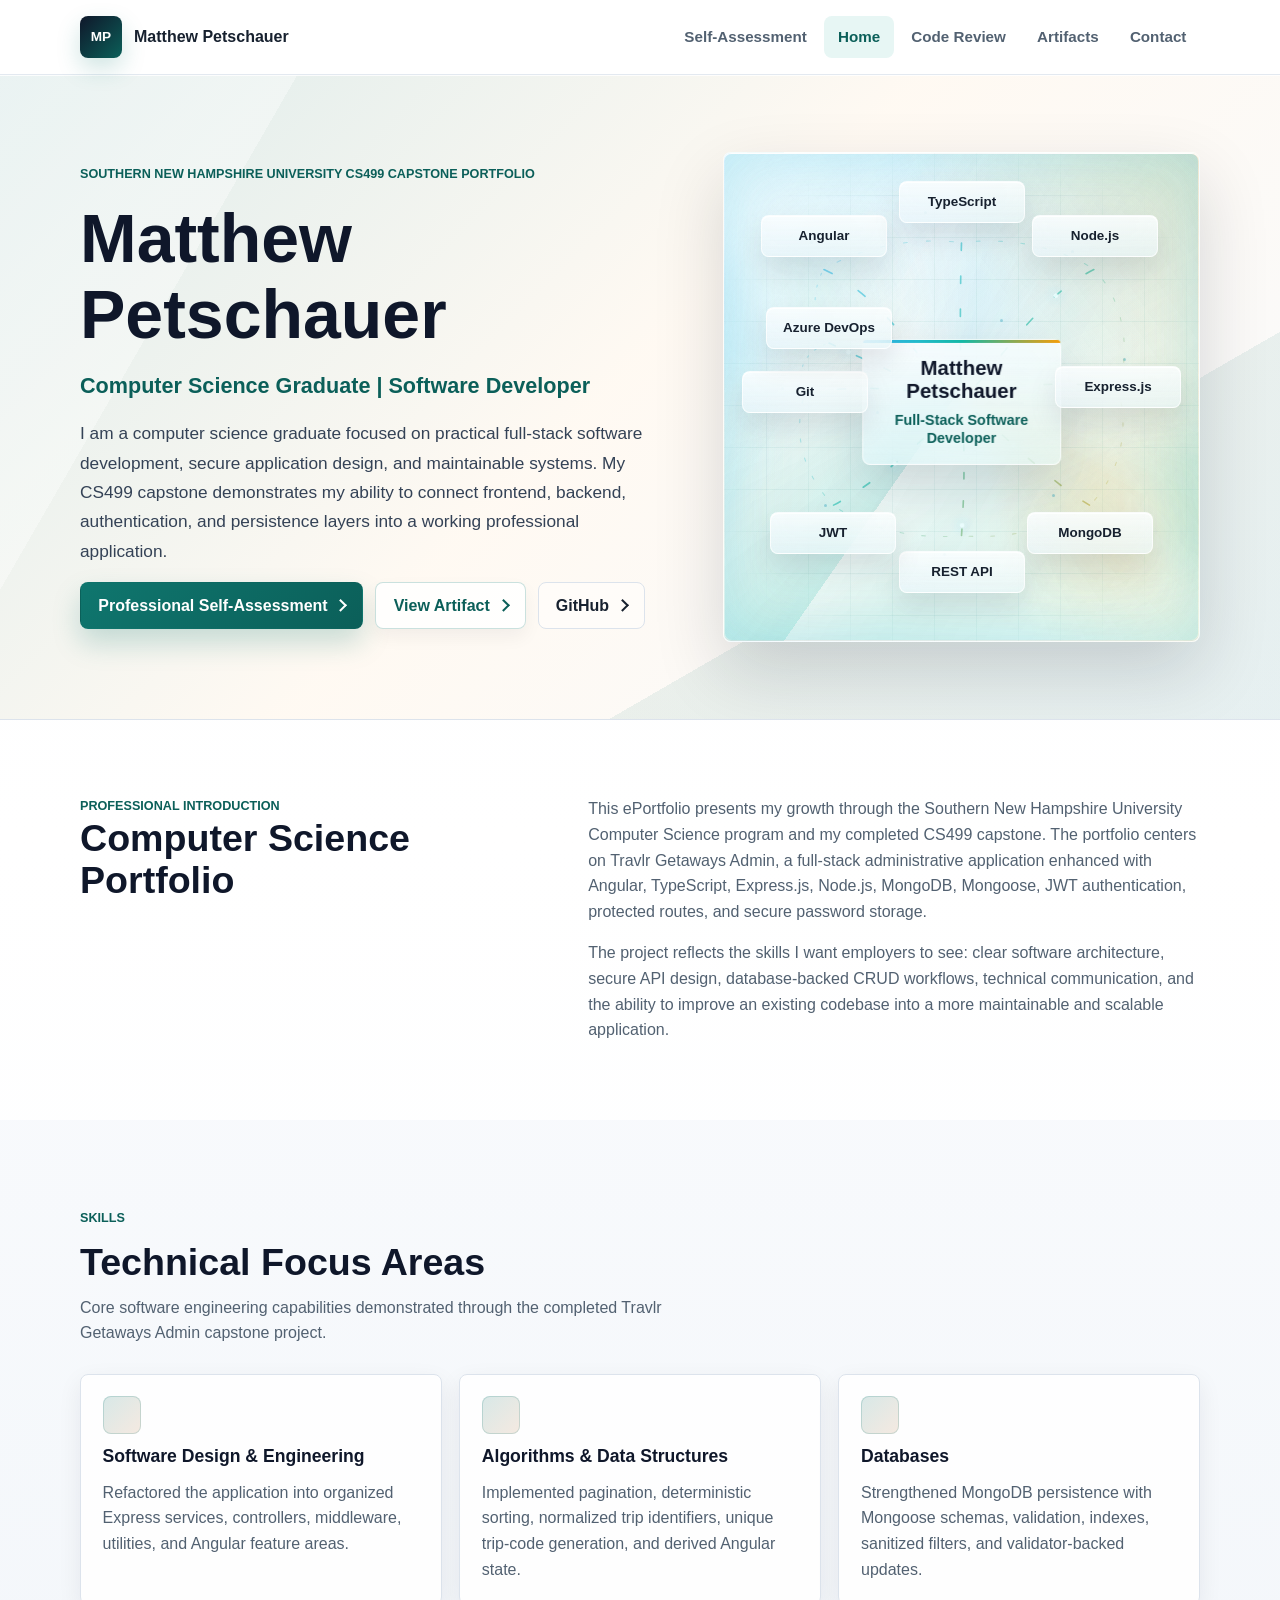
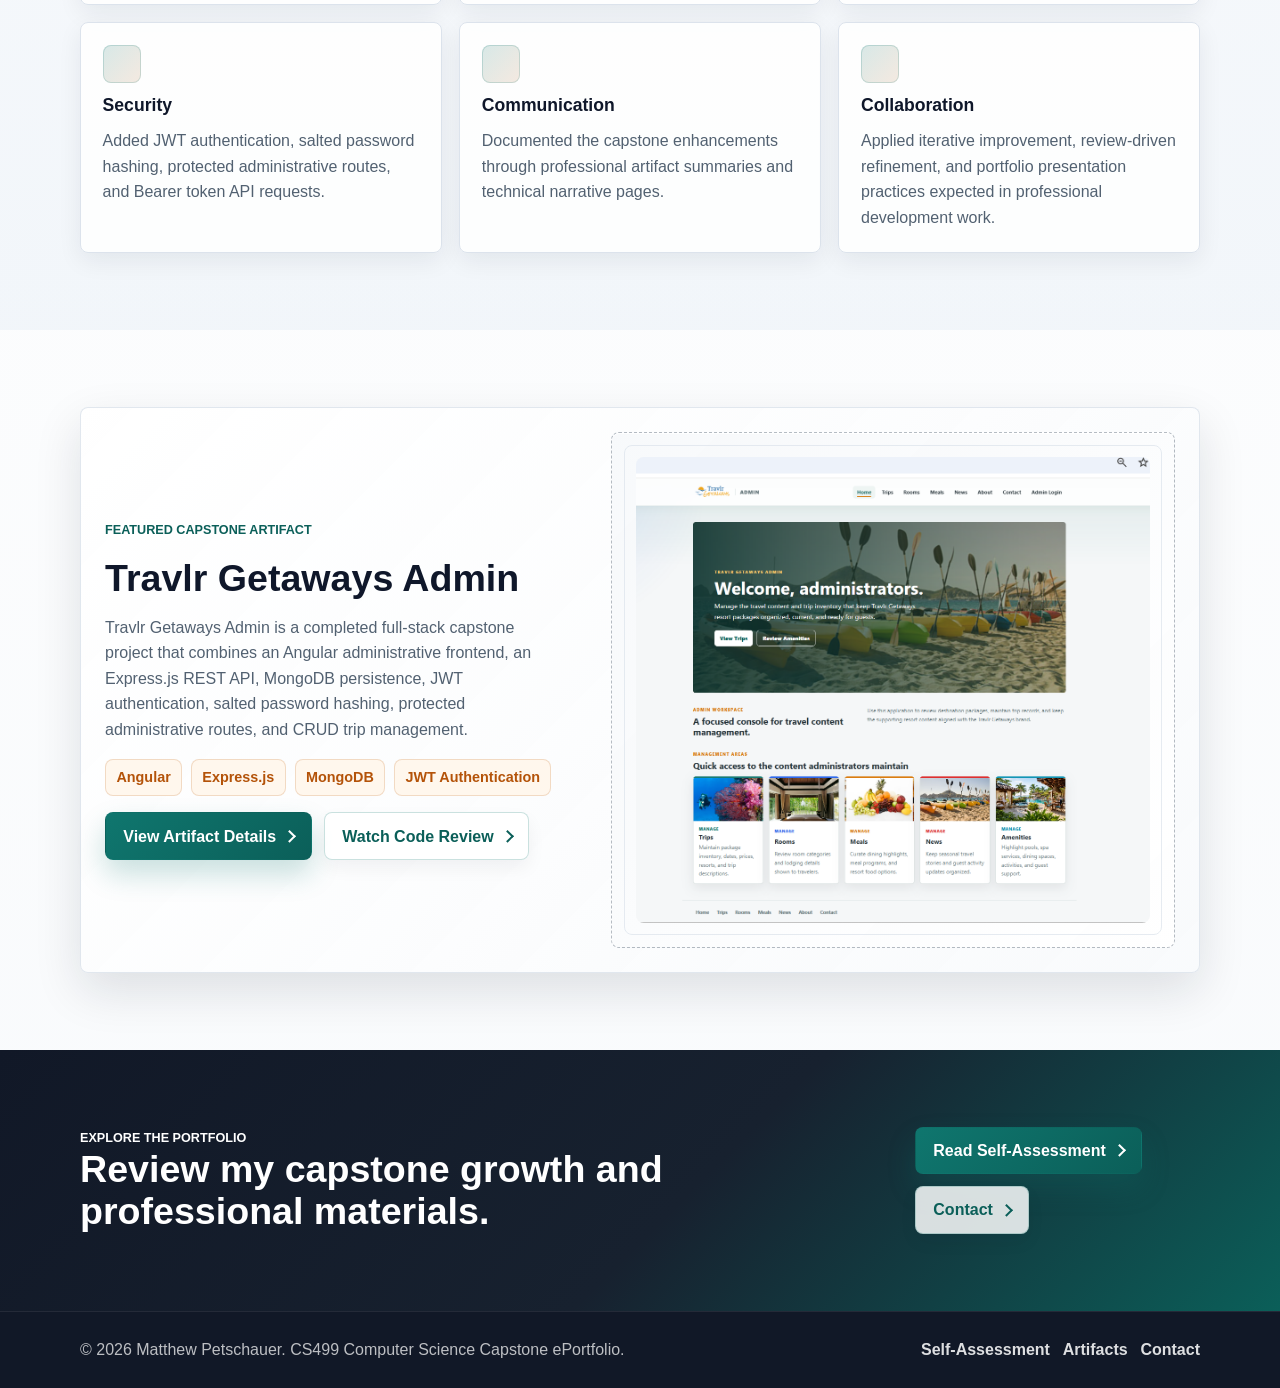
==== commit d8c4c90d: "Fixing navigation and adding docs" ====
--- a/index.html
+++ b/index.html
@@ -27,8 +27,8 @@
             </button>
 
             <ul class="nav-menu" id="primary-menu">
+                <li><a href="pages/self-assessment.html">Self-Assessment</a></li>
                 <li><a href="index.html" aria-current="page">Home</a></li>
-                <li><a href="pages/self-assessment.html">Self-Assessment</a></li>
                 <li><a href="pages/code-review.html">Code Review</a></li>
                 <li><a href="pages/artifacts.html">Artifacts</a></li>
                 <li><a href="pages/contact.html">Contact</a></li>
@@ -53,14 +53,161 @@
                     <div class="button-row" aria-label="Primary portfolio actions">
                         <a class="button button-primary" href="pages/self-assessment.html">Professional Self-Assessment</a>
                         <a class="button button-secondary" href="pages/artifacts.html">View Artifact</a>
-                        <a class="button button-ghost button-external" href="https://github.com/mpetschauerIndium/Travlr_School">GitHub</a>
+                        <a class="button button-ghost button-external" href="https://github.com/mpetschauerIndium/CS499-ePortfolio" target="_blank" rel="noopener noreferrer">GitHub</a>
                     </div>
                 </div>
 
-                <!-- Professional identity panel keeps the hero complete until a headshot is added. -->
-                <div class="headshot-card" aria-label="Professional profile summary">
-                    <div class="headshot-frame">
-                        <span>Full-Stack Capstone Portfolio</span>
+                <!-- Interactive architecture panel communicates full-stack capability without external dependencies. -->
+                <div class="headshot-card architecture-card" role="group" aria-labelledby="architecture-name" aria-describedby="architecture-summary">
+                    <div class="architecture-frame">
+                        <p id="architecture-summary" class="sr-only">
+                            Interactive software architecture visualization showing Matthew Petschauer connected to Angular,
+                            TypeScript, Node.js, Express.js, MongoDB, REST API, JWT, Git, and Azure DevOps.
+                        </p>
+
+                        <span class="architecture-lightband architecture-lightband-one" aria-hidden="true"></span>
+                        <span class="architecture-lightband architecture-lightband-two" aria-hidden="true"></span>
+
+                        <div class="architecture-particles" aria-hidden="true">
+                            <span style="--x: 18%; --y: 18%; --delay: -1s;"></span>
+                            <span style="--x: 42%; --y: 12%; --delay: -5s;"></span>
+                            <span style="--x: 73%; --y: 20%; --delay: -8s;"></span>
+                            <span style="--x: 84%; --y: 42%; --delay: -3s;"></span>
+                            <span style="--x: 69%; --y: 70%; --delay: -11s;"></span>
+                            <span style="--x: 46%; --y: 82%; --delay: -6s;"></span>
+                            <span style="--x: 21%; --y: 72%; --delay: -9s;"></span>
+                            <span style="--x: 12%; --y: 48%; --delay: -2s;"></span>
+                            <span style="--x: 58%; --y: 34%; --delay: -13s;"></span>
+                            <span style="--x: 32%; --y: 53%; --delay: -4s;"></span>
+                        </div>
+
+                        <svg class="architecture-lines" viewBox="0 0 640 520" aria-hidden="true" focusable="false">
+                            <defs>
+                                <linearGradient id="architecture-line-gradient" x1="80" y1="60" x2="560" y2="470" gradientUnits="userSpaceOnUse">
+                                    <stop offset="0" stop-color="#38bdf8"></stop>
+                                    <stop offset="0.48" stop-color="#14b8a6"></stop>
+                                    <stop offset="1" stop-color="#f59e0b"></stop>
+                                </linearGradient>
+                            </defs>
+
+                            <g class="architecture-connection-map">
+                                <path id="route-angular" class="architecture-path" data-connection="angular azure-devops" pathLength="1" d="M320 265 C272 232 224 128 134 88"></path>
+                                <path id="route-typescript" class="architecture-path" data-connection="typescript angular node" pathLength="1" d="M320 265 C318 206 318 116 320 52"></path>
+                                <path id="route-node" class="architecture-path" data-connection="node express rest-api" pathLength="1" d="M320 265 C370 216 424 124 499 88"></path>
+                                <path id="route-express" class="architecture-path" data-connection="express node rest-api" pathLength="1" d="M320 265 C386 242 466 236 531 250"></path>
+                                <path id="route-mongodb" class="architecture-path" data-connection="mongodb express node" pathLength="1" d="M320 265 C376 308 438 374 493 406"></path>
+                                <path id="route-rest-api" class="architecture-path" data-connection="rest-api express jwt" pathLength="1" d="M320 265 C325 326 324 388 320 447"></path>
+                                <path id="route-jwt" class="architecture-path" data-connection="jwt rest-api mongodb" pathLength="1" d="M320 265 C268 320 208 374 147 406"></path>
+                                <path id="route-git" class="architecture-path" data-connection="git azure-devops" pathLength="1" d="M320 265 C246 246 172 244 109 255"></path>
+                                <path id="route-azure-devops" class="architecture-path" data-connection="azure-devops git angular" pathLength="1" d="M320 265 C266 244 194 212 141 187"></path>
+
+                                <path id="route-angular-typescript" class="architecture-path architecture-path-secondary" data-connection="angular typescript" pathLength="1" d="M134 88 C186 58 254 44 320 52"></path>
+                                <path id="route-typescript-node" class="architecture-path architecture-path-secondary" data-connection="typescript node" pathLength="1" d="M320 52 C386 44 451 58 499 88"></path>
+                                <path id="route-node-express" class="architecture-path architecture-path-secondary" data-connection="node express" pathLength="1" d="M499 88 C540 132 548 198 531 250"></path>
+                                <path id="route-express-mongodb" class="architecture-path architecture-path-secondary" data-connection="express mongodb" pathLength="1" d="M531 250 C548 309 531 366 493 406"></path>
+                                <path id="route-mongodb-rest" class="architecture-path architecture-path-secondary" data-connection="mongodb rest-api" pathLength="1" d="M493 406 C444 438 382 452 320 447"></path>
+                                <path id="route-rest-jwt" class="architecture-path architecture-path-secondary" data-connection="rest-api jwt" pathLength="1" d="M320 447 C255 452 194 438 147 406"></path>
+                                <path id="route-jwt-git" class="architecture-path architecture-path-secondary" data-connection="jwt git" pathLength="1" d="M147 406 C106 362 92 309 109 255"></path>
+                                <path id="route-git-azure" class="architecture-path architecture-path-secondary" data-connection="git azure-devops" pathLength="1" d="M109 255 C96 224 108 199 141 187"></path>
+                                <path id="route-azure-angular" class="architecture-path architecture-path-secondary" data-connection="azure-devops angular" pathLength="1" d="M141 187 C118 154 118 119 134 88"></path>
+                            </g>
+
+                            <g class="architecture-packets">
+                                <circle class="architecture-packet" r="3.4">
+                                    <animateMotion dur="8s" begin="-1s" repeatCount="indefinite" rotate="auto">
+                                        <mpath href="#route-angular"></mpath>
+                                    </animateMotion>
+                                </circle>
+                                <circle class="architecture-packet" r="3.2">
+                                    <animateMotion dur="7.5s" begin="-4s" repeatCount="indefinite" rotate="auto">
+                                        <mpath href="#route-node"></mpath>
+                                    </animateMotion>
+                                </circle>
+                                <circle class="architecture-packet" r="3">
+                                    <animateMotion dur="8.8s" begin="-2s" repeatCount="indefinite" rotate="auto">
+                                        <mpath href="#route-mongodb"></mpath>
+                                    </animateMotion>
+                                </circle>
+                                <circle class="architecture-packet" r="3">
+                                    <animateMotion dur="7.2s" begin="-5s" repeatCount="indefinite" rotate="auto">
+                                        <mpath href="#route-rest-api"></mpath>
+                                    </animateMotion>
+                                </circle>
+                                <circle class="architecture-packet" r="3.1">
+                                    <animateMotion dur="8.4s" begin="-3s" repeatCount="indefinite" rotate="auto">
+                                        <mpath href="#route-jwt"></mpath>
+                                    </animateMotion>
+                                </circle>
+                                <circle class="architecture-packet" r="3.2">
+                                    <animateMotion dur="9s" begin="-6s" repeatCount="indefinite" rotate="auto">
+                                        <mpath href="#route-azure-devops"></mpath>
+                                    </animateMotion>
+                                </circle>
+                            </g>
+                        </svg>
+
+                        <div class="architecture-core">
+                            <p class="architecture-core-name" id="architecture-name">Matthew Petschauer</p>
+                            <p class="architecture-core-role" data-role-rotator aria-hidden="true">Full-Stack Software Developer</p>
+                            <p class="sr-only">Full-Stack Software Developer and Travlr Getaways Admin.</p>
+                        </div>
+
+                        <ul class="architecture-nodes" aria-label="Technology nodes and roles">
+                            <li class="architecture-node-item" data-tip="below" data-align="left" style="--x: 21%; --y: 17%; --float-delay: -2s;">
+                                <button class="architecture-node" type="button" data-tech="angular" aria-label="Angular, Frontend">
+                                    <span class="architecture-node-label">Angular</span>
+                                    <span class="architecture-node-tooltip" aria-hidden="true"><strong>Angular</strong><span>Frontend</span></span>
+                                </button>
+                            </li>
+                            <li class="architecture-node-item" data-tip="below" style="--x: 50%; --y: 10%; --float-delay: -7s;">
+                                <button class="architecture-node" type="button" data-tech="typescript" aria-label="TypeScript, Type Safety">
+                                    <span class="architecture-node-label">TypeScript</span>
+                                    <span class="architecture-node-tooltip" aria-hidden="true"><strong>TypeScript</strong><span>Type Safety</span></span>
+                                </button>
+                            </li>
+                            <li class="architecture-node-item" data-tip="below" data-align="right" style="--x: 78%; --y: 17%; --float-delay: -4s;">
+                                <button class="architecture-node" type="button" data-tech="node" aria-label="Node.js, Runtime">
+                                    <span class="architecture-node-label">Node.js</span>
+                                    <span class="architecture-node-tooltip" aria-hidden="true"><strong>Node.js</strong><span>Runtime</span></span>
+                                </button>
+                            </li>
+                            <li class="architecture-node-item" data-align="right" style="--x: 83%; --y: 48%; --float-delay: -9s;">
+                                <button class="architecture-node" type="button" data-tech="express" aria-label="Express.js, REST API">
+                                    <span class="architecture-node-label">Express.js</span>
+                                    <span class="architecture-node-tooltip" aria-hidden="true"><strong>Express.js</strong><span>REST API</span></span>
+                                </button>
+                            </li>
+                            <li class="architecture-node-item" data-align="right" style="--x: 77%; --y: 78%; --float-delay: -5s;">
+                                <button class="architecture-node" type="button" data-tech="mongodb" aria-label="MongoDB, NoSQL Database">
+                                    <span class="architecture-node-label">MongoDB</span>
+                                    <span class="architecture-node-tooltip" aria-hidden="true"><strong>MongoDB</strong><span>NoSQL Database</span></span>
+                                </button>
+                            </li>
+                            <li class="architecture-node-item" style="--x: 50%; --y: 86%; --float-delay: -11s;">
+                                <button class="architecture-node" type="button" data-tech="rest-api" aria-label="REST API, Backend Services">
+                                    <span class="architecture-node-label">REST API</span>
+                                    <span class="architecture-node-tooltip" aria-hidden="true"><strong>REST API</strong><span>Backend Services</span></span>
+                                </button>
+                            </li>
+                            <li class="architecture-node-item" data-align="left" style="--x: 23%; --y: 78%; --float-delay: -6s;">
+                                <button class="architecture-node" type="button" data-tech="jwt" aria-label="JWT, Authentication">
+                                    <span class="architecture-node-label">JWT</span>
+                                    <span class="architecture-node-tooltip" aria-hidden="true"><strong>JWT</strong><span>Authentication</span></span>
+                                </button>
+                            </li>
+                            <li class="architecture-node-item" data-align="left" style="--x: 17%; --y: 49%; --float-delay: -3s;">
+                                <button class="architecture-node" type="button" data-tech="git" aria-label="Git, Version Control">
+                                    <span class="architecture-node-label">Git</span>
+                                    <span class="architecture-node-tooltip" aria-hidden="true"><strong>Git</strong><span>Version Control</span></span>
+                                </button>
+                            </li>
+                            <li class="architecture-node-item" data-align="left" style="--x: 22%; --y: 36%; --float-delay: -8s;">
+                                <button class="architecture-node" type="button" data-tech="azure-devops" aria-label="Azure DevOps, CI/CD">
+                                    <span class="architecture-node-label">Azure DevOps</span>
+                                    <span class="architecture-node-tooltip" aria-hidden="true"><strong>Azure DevOps</strong><span>CI/CD</span></span>
+                                </button>
+                            </li>
+                        </ul>
                     </div>
                 </div>
             </div>
--- a/styles.css
+++ b/styles.css
@@ -361,35 +361,421 @@
     display: grid;
     min-height: 420px;
     align-items: center;
-}
-
-.headshot-placeholder {
+    perspective: 1400px;
+}
+
+/* Premium hero visualization: all motion is transform/opacity-based and scoped to the architecture card. */
+.architecture-frame {
     position: relative;
-    display: grid;
-    min-height: 380px;
+    min-height: clamp(370px, 43vw, 490px);
+    overflow: hidden;
+    isolation: isolate;
+    border: 1px solid rgba(255, 255, 255, 0.76);
+    border-radius: var(--radius);
+    background:
+        linear-gradient(125deg, rgba(56, 189, 248, 0.22), transparent 34%),
+        linear-gradient(235deg, rgba(245, 158, 11, 0.16), transparent 38%),
+        conic-gradient(from 215deg at 50% 48%, rgba(20, 184, 166, 0.16), transparent 24%, rgba(56, 189, 248, 0.12), transparent 62%, rgba(245, 158, 11, 0.1), transparent 86%),
+        linear-gradient(145deg, rgba(255, 255, 255, 0.92), rgba(248, 250, 252, 0.7) 46%, rgba(236, 253, 245, 0.78));
+    box-shadow:
+        var(--shadow-lg),
+        inset 0 1px 0 rgba(255, 255, 255, 0.94),
+        inset 0 -1px 0 rgba(15, 23, 42, 0.06);
+    backdrop-filter: blur(24px) saturate(1.15);
+    transform: translateZ(0);
+}
+
+.architecture-frame::before {
+    position: absolute;
+    inset: 0;
+    z-index: 0;
+    background-image:
+        linear-gradient(rgba(15, 118, 110, 0.12) 1px, transparent 1px),
+        linear-gradient(90deg, rgba(15, 118, 110, 0.1) 1px, transparent 1px);
+    background-position: 0 0;
+    background-size: 42px 42px;
+    content: "";
+    opacity: 0.5;
+    pointer-events: none;
+    -webkit-mask-image: radial-gradient(circle at 50% 52%, #000 0 62%, transparent 82%);
+    mask-image: radial-gradient(circle at 50% 52%, #000 0 62%, transparent 82%);
+    animation: architecture-grid-drift 24s linear infinite;
+}
+
+.architecture-frame::after {
+    position: absolute;
+    inset: 1px;
+    z-index: 1;
+    border-radius: calc(var(--radius) - 1px);
+    background:
+        linear-gradient(120deg, rgba(255, 255, 255, 0.55), transparent 28%, rgba(20, 184, 166, 0.08) 58%, transparent 100%);
+    box-shadow:
+        inset 0 0 48px rgba(56, 189, 248, 0.14),
+        inset 0 0 90px rgba(20, 184, 166, 0.12);
+    content: "";
+    pointer-events: none;
+}
+
+.architecture-lightband {
+    position: absolute;
+    z-index: 1;
+    width: 68%;
+    height: 26%;
+    border-radius: 999px;
+    background: linear-gradient(90deg, transparent 0%, rgba(56, 189, 248, 0.24) 42%, rgba(255, 255, 255, 0.34) 50%, rgba(20, 184, 166, 0.2) 58%, transparent 100%);
+    filter: blur(18px);
+    opacity: 0.58;
+    pointer-events: none;
+    transform: translate3d(0, 0, 0) rotate(-16deg);
+    will-change: transform, opacity;
+}
+
+.architecture-lightband-one {
+    left: -24%;
+    top: 18%;
+    animation: architecture-light-sweep 18s ease-in-out infinite;
+}
+
+.architecture-lightband-two {
+    right: -22%;
+    bottom: 12%;
+    background: linear-gradient(90deg, transparent 0%, rgba(245, 158, 11, 0.18) 44%, rgba(255, 255, 255, 0.28) 52%, rgba(20, 184, 166, 0.18) 60%, transparent 100%);
+    animation: architecture-light-sweep-alt 20s ease-in-out infinite;
+}
+
+.architecture-particles {
+    position: absolute;
+    inset: 0;
+    z-index: 2;
+    pointer-events: none;
+}
+
+.architecture-particles span {
+    position: absolute;
+    left: var(--x);
+    top: var(--y);
+    width: 3px;
+    height: 3px;
+    border-radius: 50%;
+    background: rgba(8, 145, 178, 0.62);
+    box-shadow: 0 0 12px rgba(45, 212, 191, 0.62);
+    opacity: 0.54;
+    transform: translate3d(0, 0, 0);
+    animation: architecture-particle-drift 14s ease-in-out infinite;
+    animation-delay: var(--delay);
+    will-change: transform, opacity;
+}
+
+.architecture-lines {
+    position: absolute;
+    inset: 0;
+    z-index: 3;
+    width: 100%;
+    height: 100%;
+    overflow: visible;
+    pointer-events: none;
+}
+
+.architecture-path {
+    fill: none;
+    stroke: url(#architecture-line-gradient);
+    stroke-dasharray: 0.035 0.12;
+    stroke-dashoffset: 1;
+    stroke-linecap: round;
+    stroke-width: 1.65;
+    opacity: 0.58;
+    vector-effect: non-scaling-stroke;
+    animation: architecture-path-flow 9s linear infinite;
+    transition: opacity 180ms ease, stroke-width 180ms ease, filter 180ms ease;
+}
+
+.architecture-path-secondary {
+    stroke-dasharray: 0.02 0.1;
+    stroke-width: 1.1;
+    opacity: 0.28;
+    animation-duration: 14s;
+}
+
+.architecture-path.is-active {
+    filter: drop-shadow(0 0 8px rgba(20, 184, 166, 0.54));
+    opacity: 0.96;
+    stroke-width: 2.35;
+}
+
+.architecture-packet {
+    fill: #ecfeff;
+    opacity: 0.9;
+    filter: drop-shadow(0 0 8px rgba(56, 189, 248, 0.72));
+}
+
+.architecture-core {
+    position: absolute;
+    left: 50%;
+    top: 51%;
+    z-index: 5;
+    display: grid;
+    width: clamp(145px, 42%, 220px);
+    min-height: 118px;
+    align-content: center;
+    justify-items: center;
+    gap: 0.45rem;
+    border: 1px solid rgba(255, 255, 255, 0.74);
+    border-radius: var(--radius);
+    background:
+        linear-gradient(180deg, rgba(255, 255, 255, 0.84), rgba(255, 255, 255, 0.58)),
+        linear-gradient(135deg, rgba(56, 189, 248, 0.18), rgba(20, 184, 166, 0.16));
+    box-shadow:
+        0 22px 48px rgba(15, 23, 42, 0.14),
+        inset 0 1px 0 rgba(255, 255, 255, 0.94);
+    padding: 1rem;
+    text-align: center;
+    transform: translate3d(-50%, -50%, 0);
+    backdrop-filter: blur(18px) saturate(1.18);
+}
+
+.architecture-core::before {
+    position: absolute;
+    inset: 0 auto auto 0;
+    width: 100%;
+    height: 3px;
+    border-radius: var(--radius) var(--radius) 0 0;
+    background: linear-gradient(90deg, #38bdf8, #14b8a6, #f59e0b);
+    content: "";
+}
+
+.architecture-core-name {
+    max-width: none;
+    color: var(--color-heading);
+    font-size: clamp(1rem, 2vw, 1.28rem);
+    font-weight: 800;
+    line-height: 1.16;
+}
+
+.architecture-core-role {
+    display: grid;
+    min-height: 2.6em;
     place-items: center;
+    max-width: none;
+    color: var(--color-primary-dark);
+    font-size: clamp(0.72rem, 1.4vw, 0.9rem);
+    font-weight: 800;
+    line-height: 1.25;
+    transition: opacity 280ms ease, transform 280ms ease;
+}
+
+.architecture-core-role.is-transitioning {
+    opacity: 0;
+    transform: translateY(6px);
+}
+
+.architecture-nodes {
+    position: absolute;
+    inset: 0;
+    z-index: 6;
+    list-style: none;
+    pointer-events: none;
+}
+
+.architecture-node-item {
+    position: absolute;
+    left: var(--x);
+    top: var(--y);
+    transform: translate3d(-50%, -50%, 0);
+    pointer-events: auto;
+    animation: architecture-node-float 10s ease-in-out infinite;
+    animation-delay: var(--float-delay);
+    will-change: transform;
+}
+
+.architecture-node {
+    position: relative;
+    display: inline-flex;
+    width: clamp(96px, 24vw, 126px);
+    min-height: 42px;
+    align-items: center;
+    justify-content: center;
     border: 1px solid rgba(255, 255, 255, 0.72);
     border-radius: var(--radius);
     background:
-        linear-gradient(135deg, rgba(255, 255, 255, 0.86), rgba(248, 250, 252, 0.72)),
-        linear-gradient(135deg, rgba(15, 118, 110, 0.12), rgba(180, 83, 9, 0.1));
-    box-shadow: var(--shadow-lg);
-    color: var(--color-muted);
-    font-weight: 700;
-    padding: 1.5rem;
+        linear-gradient(180deg, rgba(255, 255, 255, 0.88), rgba(248, 250, 252, 0.68)),
+        linear-gradient(135deg, rgba(14, 165, 233, 0.12), rgba(20, 184, 166, 0.12));
+    box-shadow:
+        0 14px 28px rgba(15, 23, 42, 0.1),
+        inset 0 1px 0 rgba(255, 255, 255, 0.92);
+    color: #17212f;
+    cursor: default;
+    font: inherit;
+    font-size: clamp(0.66rem, 1.1vw, 0.84rem);
+    font-weight: 800;
+    line-height: 1.15;
+    padding: 0.52rem 0.58rem;
     text-align: center;
-}
-
-.headshot-placeholder::before {
-    position: absolute;
-    inset: 1rem;
-    border: 1px dashed rgba(15, 118, 110, 0.28);
-    border-radius: var(--radius);
-    content: "";
-}
-
-.headshot-placeholder span {
-    position: relative;
+    transform: translateZ(0);
+    transition: background 180ms ease, border-color 180ms ease, box-shadow 180ms ease, color 180ms ease, transform 180ms ease;
+    backdrop-filter: blur(14px) saturate(1.12);
+}
+
+.architecture-node:hover,
+.architecture-node:focus-visible,
+.architecture-node.is-active {
+    border-color: rgba(20, 184, 166, 0.62);
+    background:
+        linear-gradient(180deg, rgba(255, 255, 255, 0.96), rgba(240, 253, 250, 0.82)),
+        linear-gradient(135deg, rgba(56, 189, 248, 0.22), rgba(245, 158, 11, 0.14));
+    box-shadow:
+        0 18px 36px rgba(15, 23, 42, 0.16),
+        0 0 22px rgba(20, 184, 166, 0.18),
+        inset 0 1px 0 rgba(255, 255, 255, 0.96);
+    color: var(--color-primary-dark);
+    transform: scale(1.06);
+}
+
+.architecture-node-label {
+    max-width: 100%;
+    overflow-wrap: break-word;
+    white-space: normal;
+}
+
+.architecture-node-tooltip {
+    position: absolute;
+    left: 50%;
+    bottom: calc(100% + 0.58rem);
+    z-index: 10;
+    min-width: 132px;
+    max-width: 150px;
+    border: 1px solid rgba(255, 255, 255, 0.14);
+    border-radius: var(--radius);
+    background: rgba(15, 23, 42, 0.92);
+    box-shadow: 0 16px 34px rgba(15, 23, 42, 0.22);
+    opacity: 0;
+    padding: 0.52rem 0.62rem;
+    pointer-events: none;
+    text-align: left;
+    transform: translateX(-50%) translateY(4px);
+    transition: opacity 160ms ease, transform 160ms ease, visibility 160ms ease;
+    visibility: hidden;
+}
+
+.architecture-node-tooltip strong,
+.architecture-node-tooltip span {
+    display: block;
+    max-width: none;
+}
+
+.architecture-node-tooltip strong {
+    color: #ffffff;
+    font-size: 0.72rem;
+    line-height: 1.2;
+}
+
+.architecture-node-tooltip span {
+    color: rgba(226, 232, 240, 0.86);
+    font-size: 0.68rem;
+    font-weight: 650;
+    line-height: 1.25;
+    margin-top: 0.18rem;
+}
+
+.architecture-node-item[data-tip="below"] .architecture-node-tooltip {
+    top: calc(100% + 0.58rem);
+    bottom: auto;
+    transform: translateX(-50%) translateY(-4px);
+}
+
+.architecture-node-item[data-align="left"] .architecture-node-tooltip {
+    left: 0;
+    transform: translateY(4px);
+}
+
+.architecture-node-item[data-align="right"] .architecture-node-tooltip {
+    right: 0;
+    left: auto;
+    transform: translateY(4px);
+}
+
+.architecture-node-item[data-tip="below"][data-align="left"] .architecture-node-tooltip,
+.architecture-node-item[data-tip="below"][data-align="right"] .architecture-node-tooltip {
+    transform: translateY(-4px);
+}
+
+.architecture-node:hover .architecture-node-tooltip,
+.architecture-node:focus-visible .architecture-node-tooltip {
+    opacity: 1;
+    transform: translateX(-50%) translateY(0);
+    visibility: visible;
+}
+
+.architecture-node-item[data-align="left"] .architecture-node:hover .architecture-node-tooltip,
+.architecture-node-item[data-align="left"] .architecture-node:focus-visible .architecture-node-tooltip,
+.architecture-node-item[data-align="right"] .architecture-node:hover .architecture-node-tooltip,
+.architecture-node-item[data-align="right"] .architecture-node:focus-visible .architecture-node-tooltip {
+    transform: translateY(0);
+}
+
+@keyframes architecture-grid-drift {
+    from {
+        background-position: 0 0;
+    }
+
+    to {
+        background-position: 42px 42px;
+    }
+}
+
+@keyframes architecture-light-sweep {
+    0%,
+    100% {
+        opacity: 0.42;
+        transform: translate3d(0, 0, 0) rotate(-16deg);
+    }
+
+    50% {
+        opacity: 0.66;
+        transform: translate3d(44%, 18%, 0) rotate(-10deg);
+    }
+}
+
+@keyframes architecture-light-sweep-alt {
+    0%,
+    100% {
+        opacity: 0.34;
+        transform: translate3d(0, 0, 0) rotate(16deg);
+    }
+
+    50% {
+        opacity: 0.58;
+        transform: translate3d(-38%, -16%, 0) rotate(10deg);
+    }
+}
+
+@keyframes architecture-particle-drift {
+    0%,
+    100% {
+        opacity: 0.34;
+        transform: translate3d(0, 0, 0);
+    }
+
+    50% {
+        opacity: 0.72;
+        transform: translate3d(12px, -18px, 0);
+    }
+}
+
+@keyframes architecture-path-flow {
+    to {
+        stroke-dashoffset: 0;
+    }
+}
+
+@keyframes architecture-node-float {
+    0%,
+    100% {
+        transform: translate3d(-50%, -50%, 0);
+    }
+
+    50% {
+        transform: translate3d(calc(-50% + 5px), calc(-50% - 8px), 0);
+    }
 }
 
 /* Buttons use clear visual hierarchy for primary and secondary actions. */
@@ -586,8 +972,8 @@
     padding: 0.4rem 0.65rem;
 }
 
-.screenshot-placeholder,
-.video-placeholder {
+.media-frame,
+.review-frame {
     position: relative;
     display: grid;
     place-items: center;
@@ -605,8 +991,8 @@
     box-shadow: inset 0 1px 0 rgba(255, 255, 255, 0.9);
 }
 
-.screenshot-placeholder::before,
-.video-placeholder::before {
+.media-frame::before,
+.review-frame::before {
     position: absolute;
     inset: 0.75rem;
     border: 1px solid rgba(220, 227, 236, 0.7);
@@ -615,12 +1001,12 @@
     pointer-events: none;
 }
 
-.screenshot-placeholder span,
-.video-placeholder span {
+.media-frame span,
+.review-frame span {
     position: relative;
 }
 
-.screenshot-placeholder img {
+.media-frame img {
     position: relative;
     width: 100%;
     height: 100%;
@@ -628,9 +1014,16 @@
     object-fit: cover;
 }
 
-.video-placeholder {
+.review-frame {
     aspect-ratio: 16 / 9;
     min-height: 280px;
+}
+
+.review-frame-content {
+    position: relative;
+    display: grid;
+    gap: 1rem;
+    max-width: 760px;
 }
 
 .section-cta {
@@ -742,7 +1135,7 @@
     background: var(--color-surface);
 }
 
-.artifact-card .screenshot-placeholder {
+.artifact-card .media-frame {
     min-height: 220px;
     border-width: 0 0 1px 0;
     border-radius: 0;
@@ -989,8 +1382,8 @@
         min-height: auto;
     }
 
-    .headshot-placeholder {
-        min-height: 300px;
+    .architecture-frame {
+        min-height: 390px;
     }
 }
 
@@ -1088,13 +1481,34 @@
         padding: 0.75rem;
     }
 
-    .artifact-card .screenshot-placeholder {
+    .artifact-card .media-frame {
         border-radius: var(--radius);
     }
 
-    .screenshot-placeholder,
-    .video-placeholder {
+    .media-frame,
+    .review-frame {
         min-height: 230px;
+    }
+
+    .architecture-frame {
+        min-height: 360px;
+    }
+
+    .architecture-core {
+        width: 138px;
+        min-height: 112px;
+        padding: 0.82rem;
+    }
+
+    .architecture-node {
+        width: 96px;
+        min-height: 38px;
+        font-size: 0.64rem;
+        padding: 0.42rem 0.48rem;
+    }
+
+    .architecture-node-tooltip {
+        min-width: 118px;
     }
 }
 
@@ -1107,4 +1521,16 @@
         animation-duration: 0.01ms !important;
         animation-iteration-count: 1 !important;
     }
-}
+
+    .architecture-packet {
+        display: none;
+    }
+
+    .architecture-lightband,
+    .architecture-particles span,
+    .architecture-path,
+    .architecture-node-item,
+    .architecture-frame::before {
+        animation: none !important;
+    }
+}
